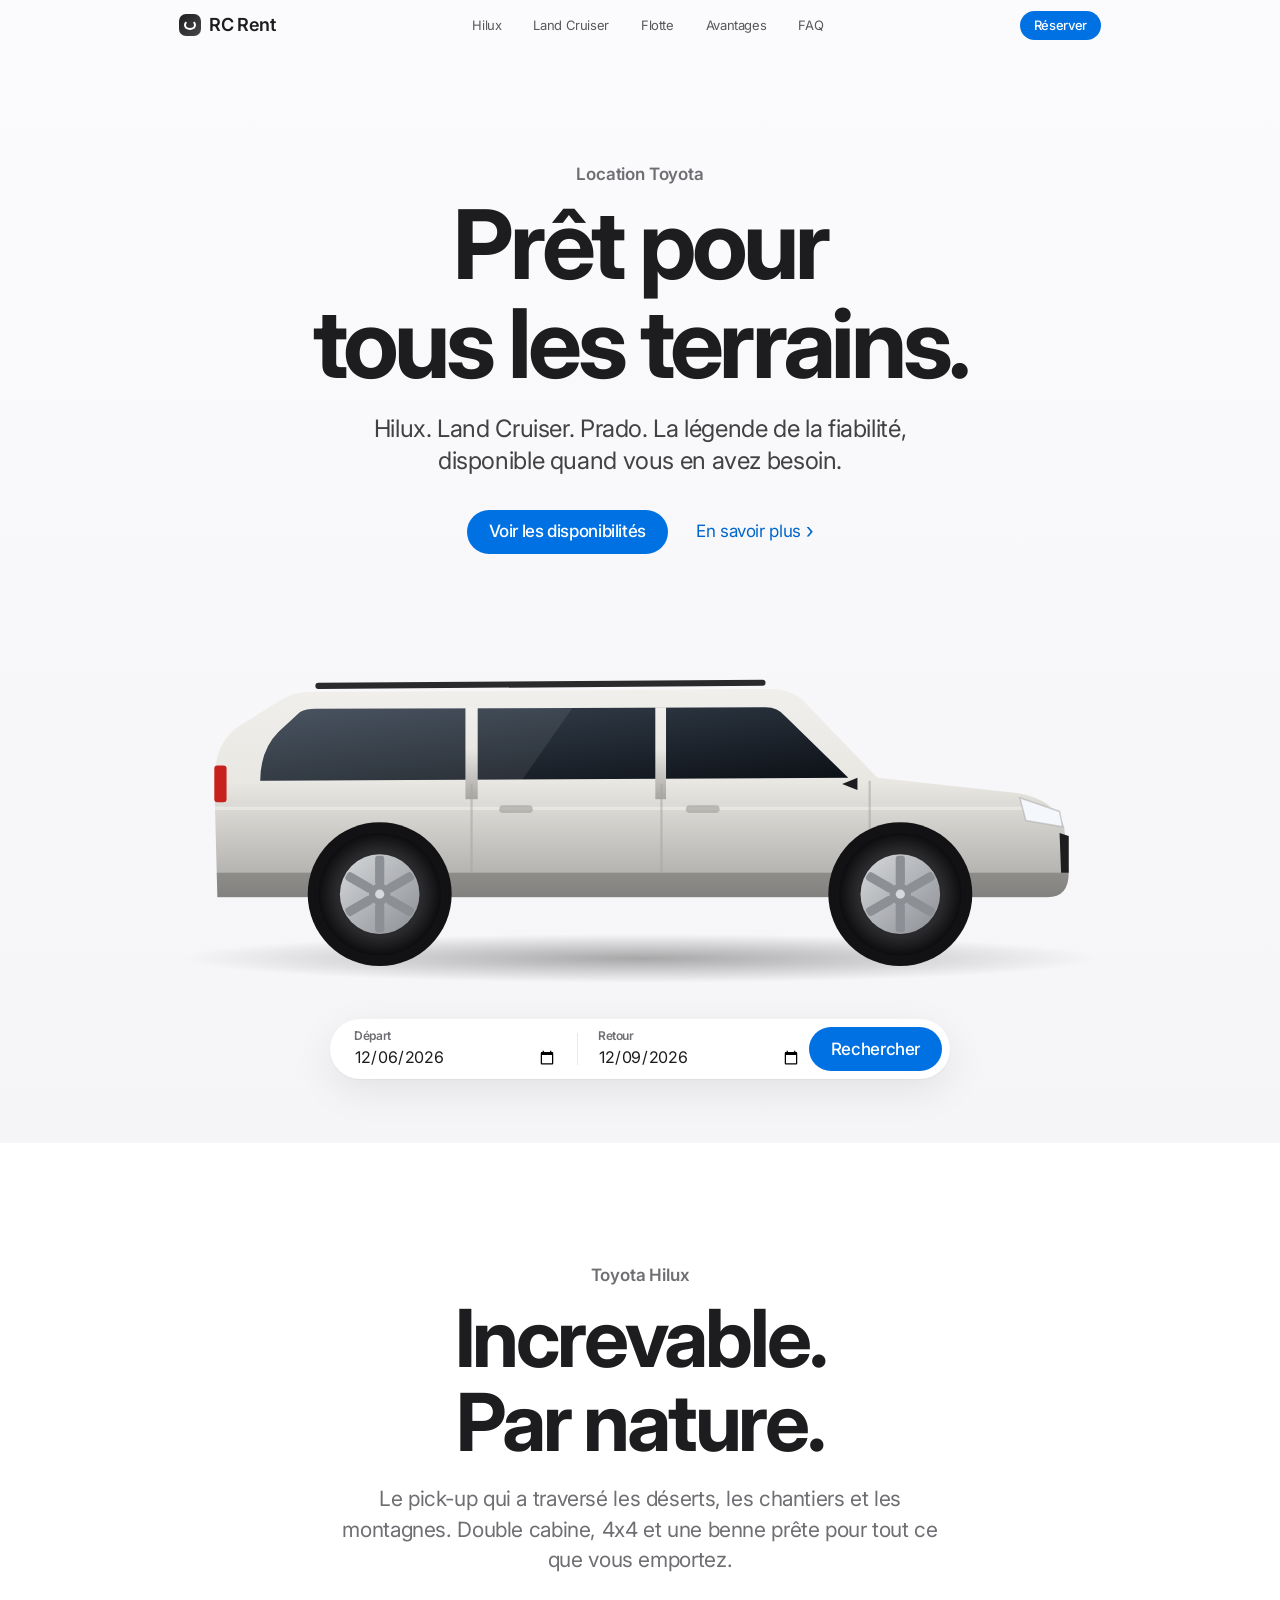
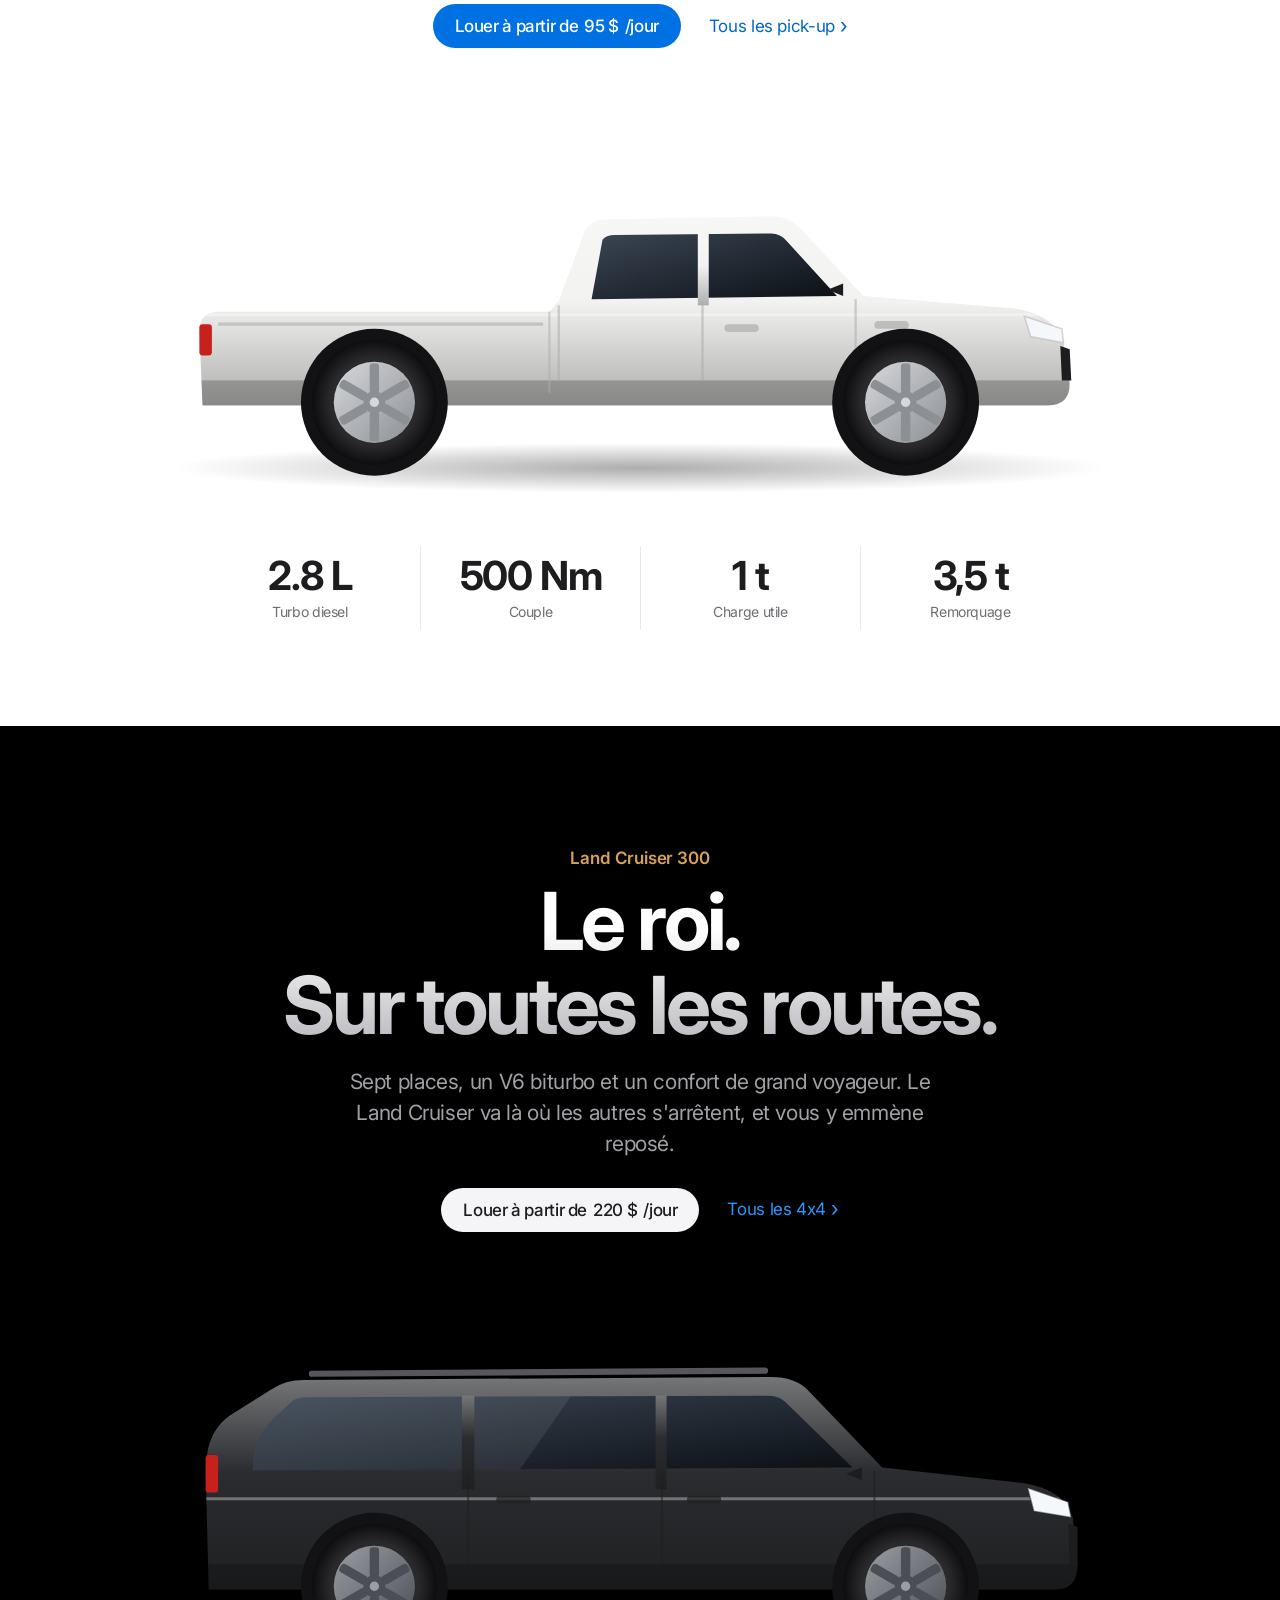
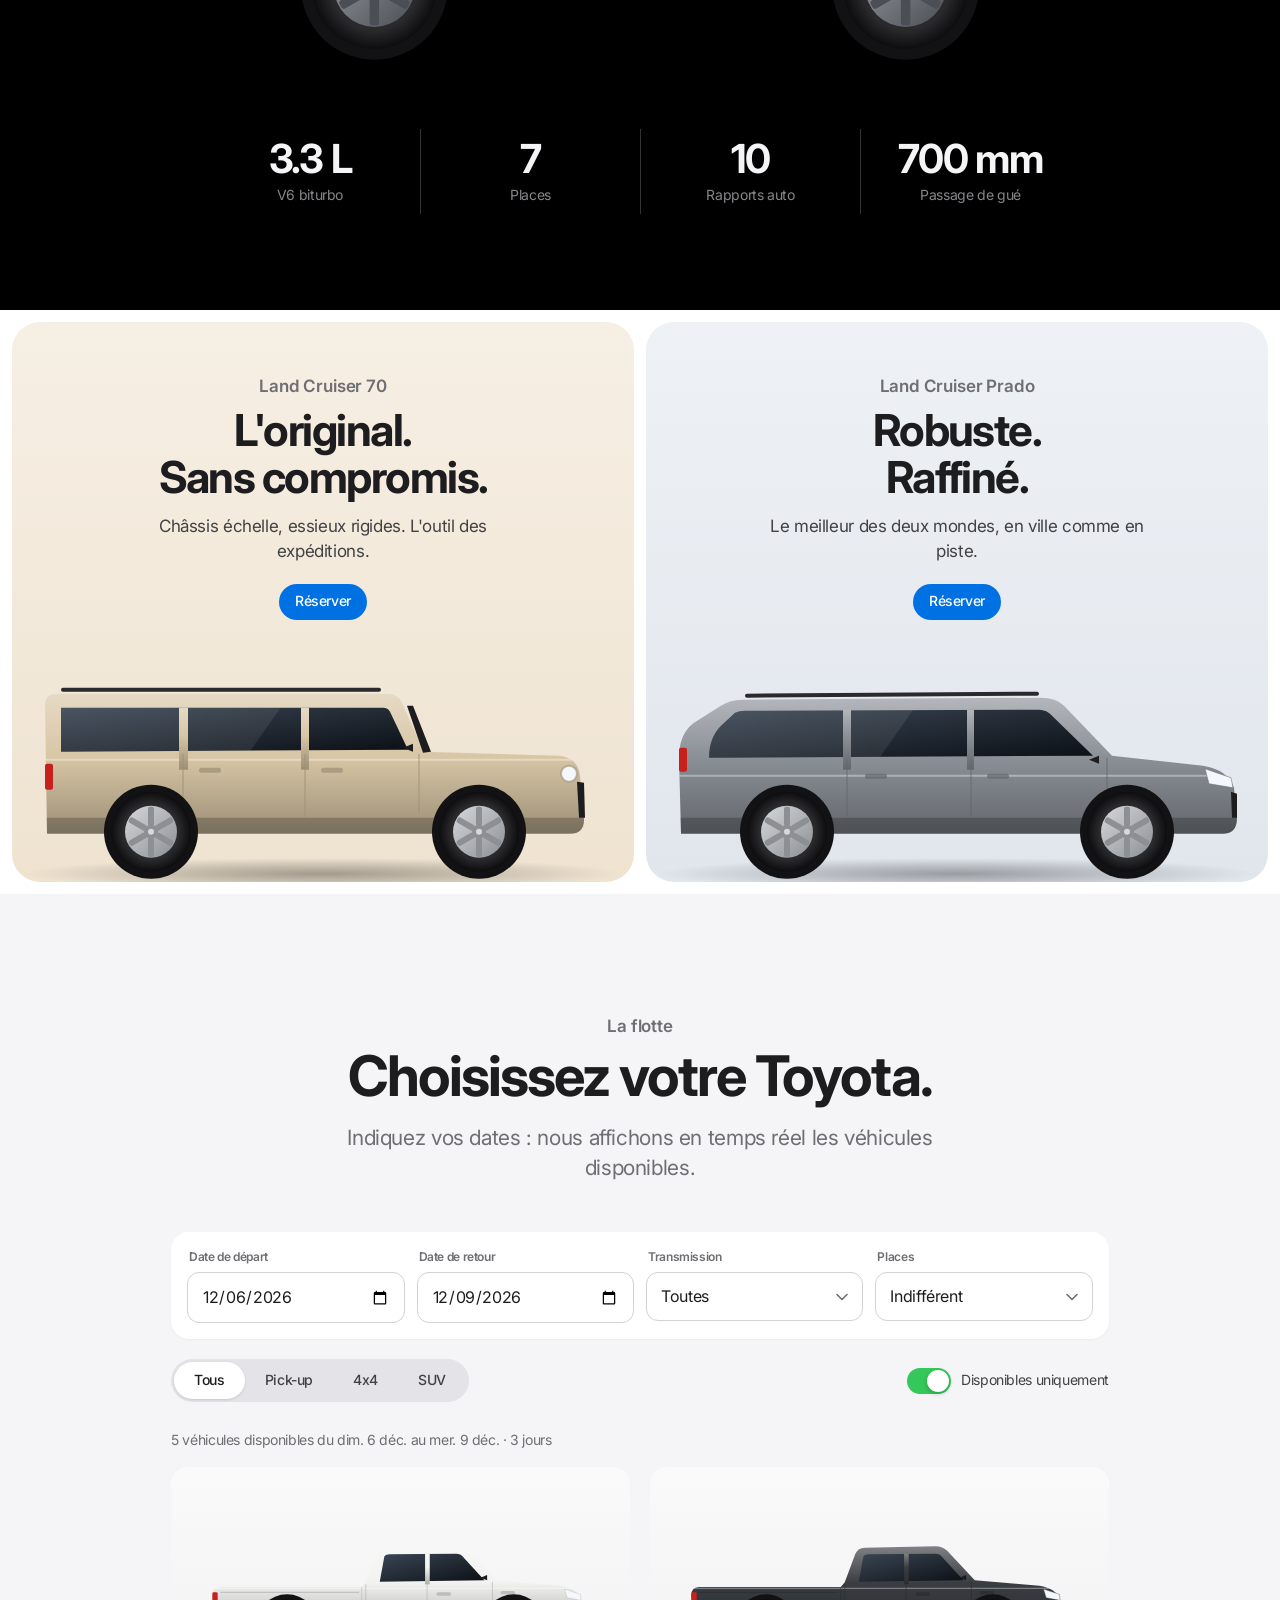
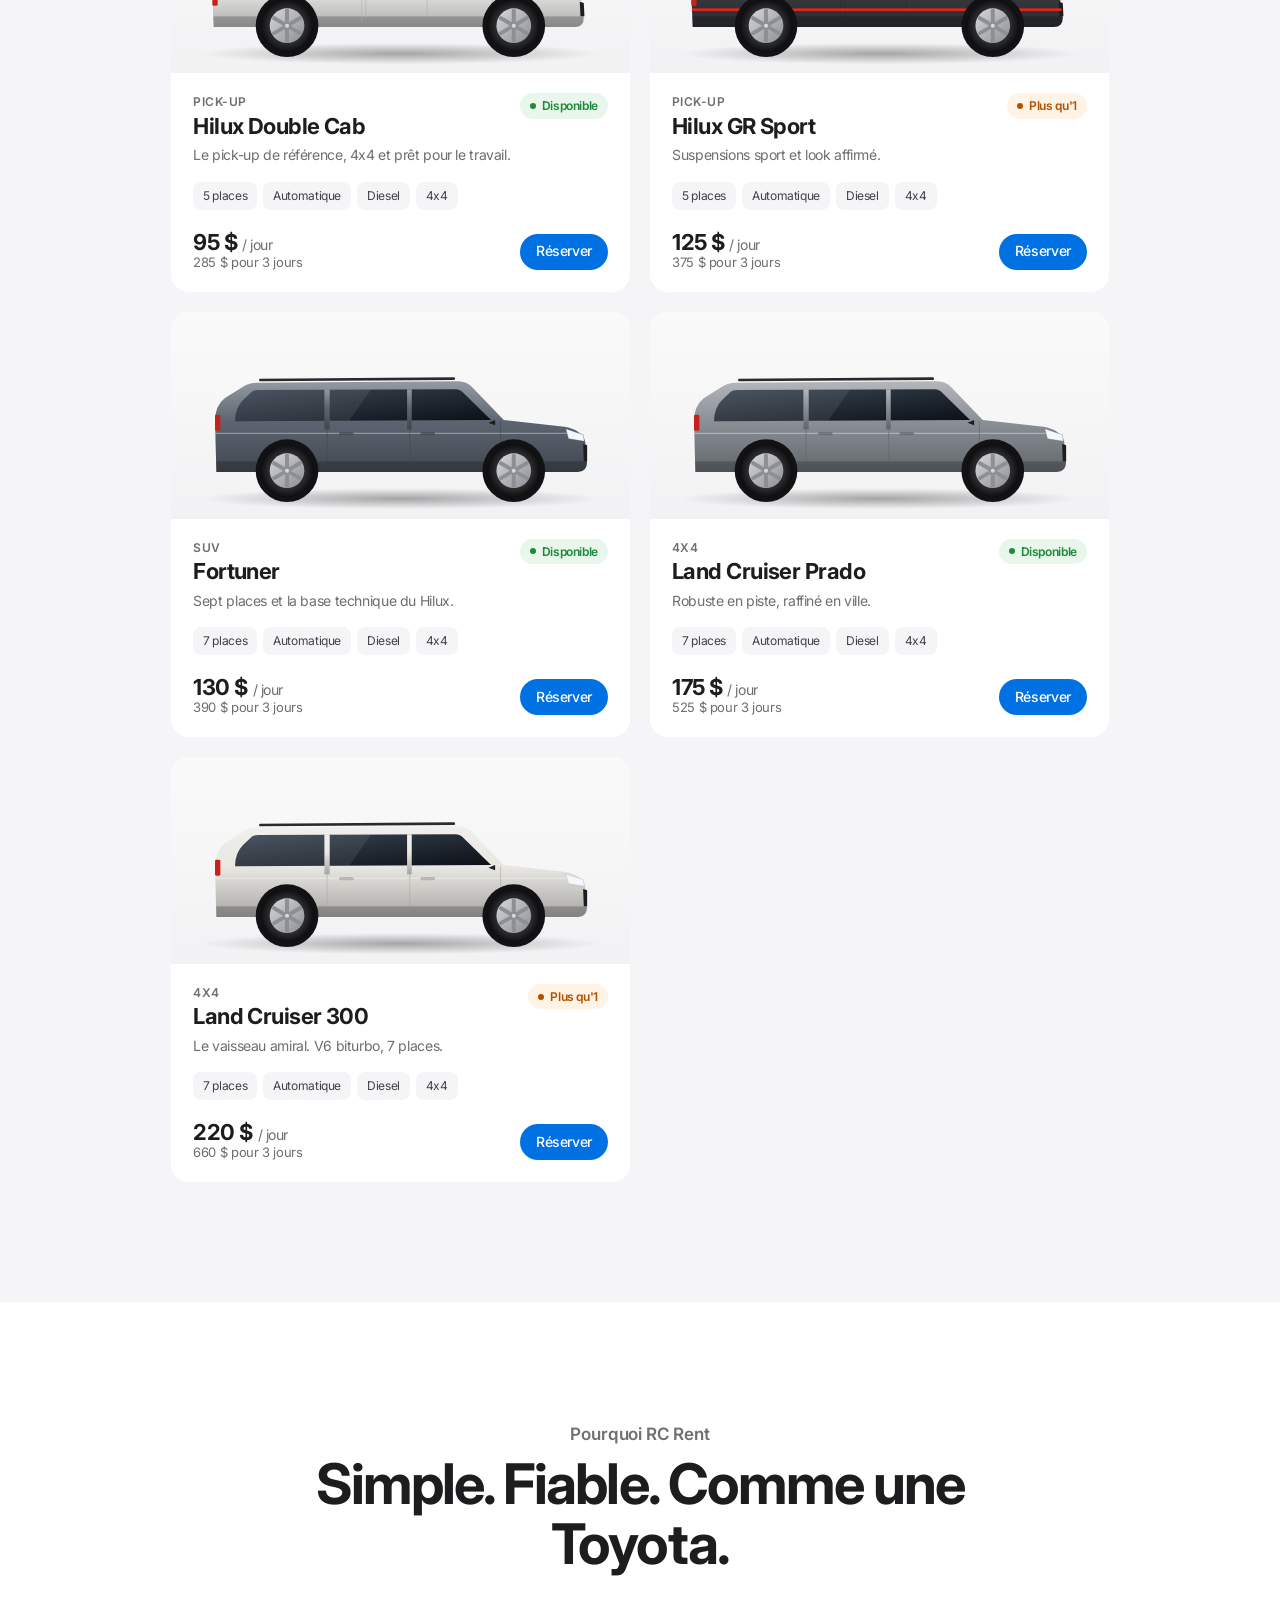
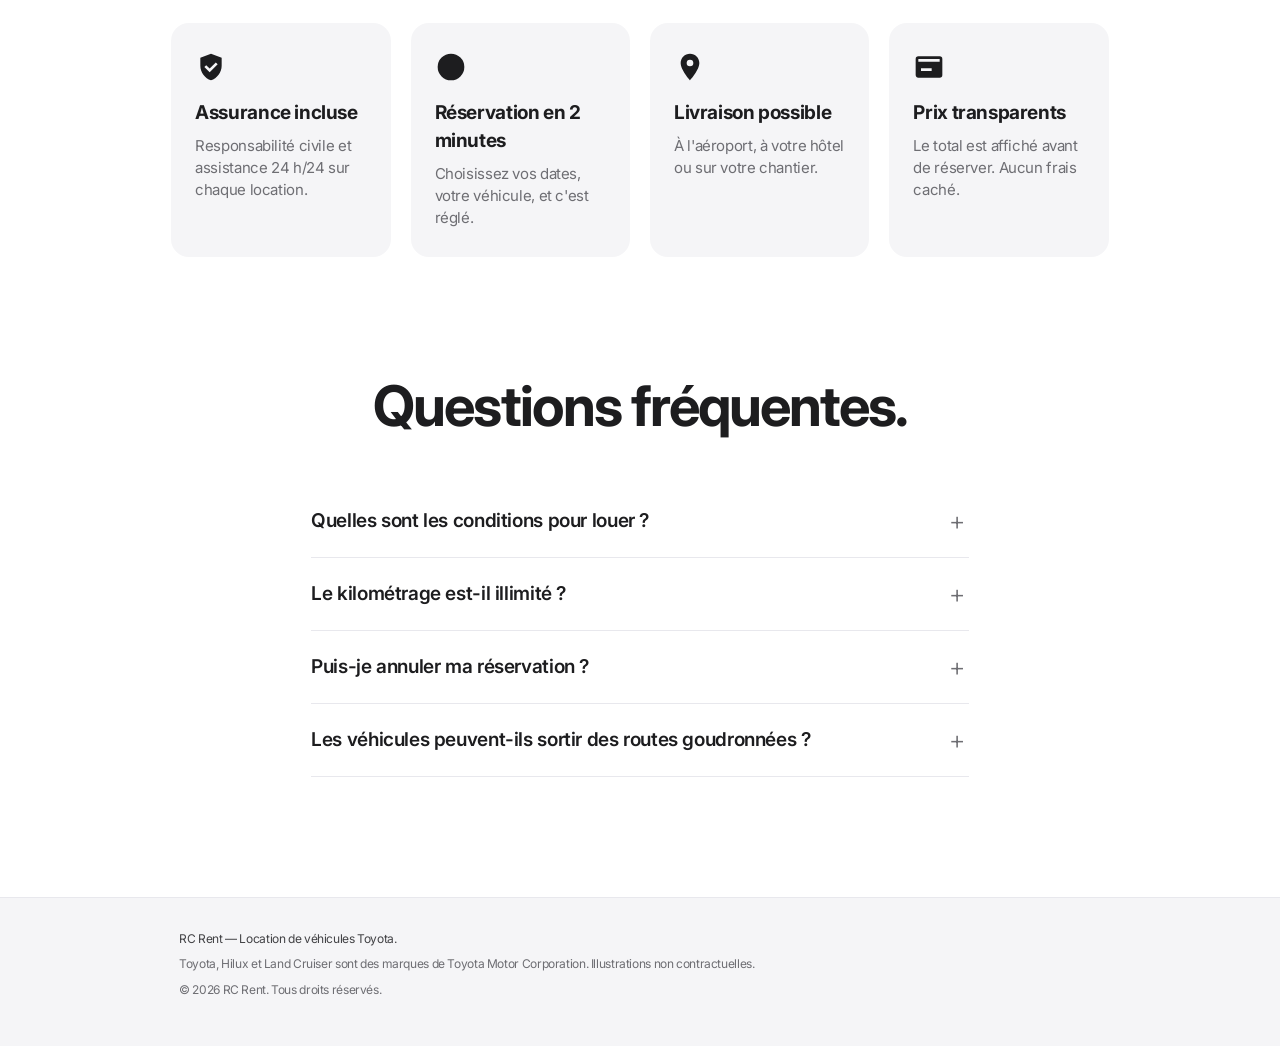
==== index.html @ 10f9f156 "Ajoute le site de location Toyota (Hilux, Land Cruiser) Site statique avec sections vedettes, sélect" ====
<!doctype html>
<html lang="fr">
<head>
  <meta charset="utf-8">
  <meta name="viewport" content="width=device-width, initial-scale=1">
  <title>RC Rent — Location Toyota Hilux &amp; Land Cruiser</title>
  <meta name="description" content="Louez une Toyota Hilux, un Land Cruiser ou un SUV Toyota en quelques clics. Disponibilités en temps réel et réservation en ligne.">
  <link rel="preconnect" href="https://fonts.googleapis.com">
  <link rel="preconnect" href="https://fonts.gstatic.com" crossorigin>
  <link href="https://fonts.googleapis.com/css2?family=Inter:wght@400;500;600;700&display=swap" rel="stylesheet">
  <link rel="stylesheet" href="css/styles.css">
</head>
<body>

  <!-- Navigation -->
  <header class="nav" id="nav">
    <div class="nav__inner">
      <a href="#top" class="nav__logo" aria-label="RC Rent, accueil">
        <span class="nav__mark" aria-hidden="true"></span>RC Rent
      </a>
      <nav class="nav__links" aria-label="Navigation principale">
        <a href="#hilux">Hilux</a>
        <a href="#land-cruiser">Land Cruiser</a>
        <a href="#flotte">Flotte</a>
        <a href="#avantages">Avantages</a>
        <a href="#faq">FAQ</a>
      </nav>
      <a href="#flotte" class="nav__cta">Réserver</a>
    </div>
  </header>

  <main id="top">

    <!-- Hero -->
    <section class="hero">
      <p class="eyebrow reveal">Location Toyota</p>
      <h1 class="hero__title reveal">Prêt pour<br>tous les terrains.</h1>
      <p class="hero__lead reveal">Hilux. Land Cruiser. Prado. La légende de la fiabilité, disponible quand vous en avez besoin.</p>
      <div class="hero__actions reveal">
        <a href="#flotte" class="btn btn--primary">Voir les disponibilités</a>
        <a href="#land-cruiser" class="link-arrow">En savoir plus</a>
      </div>
      <div class="hero__art reveal" data-car-art="lc300" data-size="hero"></div>

      <!-- Quick search -->
      <form class="quick" id="quickSearch" aria-label="Recherche rapide">
        <label class="quick__field">
          <span>Départ</span>
          <input type="date" id="qsStart" required>
        </label>
        <span class="quick__sep" aria-hidden="true"></span>
        <label class="quick__field">
          <span>Retour</span>
          <input type="date" id="qsEnd" required>
        </label>
        <button type="submit" class="btn btn--primary quick__btn">Rechercher</button>
      </form>
    </section>

    <!-- Hilux feature -->
    <section class="feature feature--light" id="hilux">
      <div class="feature__text">
        <p class="eyebrow reveal">Toyota Hilux</p>
        <h2 class="feature__title reveal">Increvable.<br>Par nature.</h2>
        <p class="feature__lead reveal">Le pick-up qui a traversé les déserts, les chantiers et les montagnes. Double cabine, 4x4 et une benne prête pour tout ce que vous emportez.</p>
        <div class="feature__actions reveal">
          <button class="btn btn--primary" data-book="hilux-dc">Louer à partir de <span data-price="hilux-dc"></span>/jour</button>
          <a href="#flotte" class="link-arrow" data-filter-link="pickup">Tous les pick-up</a>
        </div>
      </div>
      <div class="feature__art reveal" data-car-art="hilux-dc" data-size="feature"></div>
      <dl class="specs reveal">
        <div><dt>2.8 L</dt><dd>Turbo diesel</dd></div>
        <div><dt>500 Nm</dt><dd>Couple</dd></div>
        <div><dt>1 t</dt><dd>Charge utile</dd></div>
        <div><dt>3,5 t</dt><dd>Remorquage</dd></div>
      </dl>
    </section>

    <!-- Land Cruiser feature (dark) -->
    <section class="feature feature--dark" id="land-cruiser">
      <div class="feature__text">
        <p class="eyebrow eyebrow--warm reveal">Land Cruiser 300</p>
        <h2 class="feature__title reveal">Le roi.<br>Sur toutes les routes.</h2>
        <p class="feature__lead reveal">Sept places, un V6 biturbo et un confort de grand voyageur. Le Land Cruiser va là où les autres s'arrêtent, et vous y emmène reposé.</p>
        <div class="feature__actions reveal">
          <button class="btn btn--light" data-book="lc300">Louer à partir de <span data-price="lc300"></span>/jour</button>
          <a href="#flotte" class="link-arrow link-arrow--light" data-filter-link="4x4">Tous les 4x4</a>
        </div>
      </div>
      <div class="feature__art reveal" data-car-art="lc300" data-size="feature" data-variant="dark"></div>
      <dl class="specs specs--dark reveal">
        <div><dt>3.3 L</dt><dd>V6 biturbo</dd></div>
        <div><dt>7</dt><dd>Places</dd></div>
        <div><dt>10</dt><dd>Rapports auto</dd></div>
        <div><dt>700 mm</dt><dd>Passage de gué</dd></div>
      </dl>
    </section>

    <!-- Tiles -->
    <section class="tiles">
      <article class="tile tile--sand">
        <p class="eyebrow">Land Cruiser 70</p>
        <h3 class="tile__title">L'original.<br>Sans compromis.</h3>
        <p class="tile__lead">Châssis échelle, essieux rigides. L'outil des expéditions.</p>
        <div class="tile__actions">
          <button class="btn btn--primary btn--small" data-book="lc70">Réserver</button>
        </div>
        <div class="tile__art" data-car-art="lc70" data-size="tile"></div>
      </article>
      <article class="tile tile--mist">
        <p class="eyebrow">Land Cruiser Prado</p>
        <h3 class="tile__title">Robuste.<br>Raffiné.</h3>
        <p class="tile__lead">Le meilleur des deux mondes, en ville comme en piste.</p>
        <div class="tile__actions">
          <button class="btn btn--primary btn--small" data-book="prado">Réserver</button>
        </div>
        <div class="tile__art" data-car-art="prado" data-size="tile"></div>
      </article>
    </section>

    <!-- Fleet selector -->
    <section class="fleet" id="flotte">
      <div class="section-head">
        <p class="eyebrow reveal">La flotte</p>
        <h2 class="section-title reveal">Choisissez votre Toyota.</h2>
        <p class="section-lead reveal">Indiquez vos dates : nous affichons en temps réel les véhicules disponibles.</p>
      </div>

      <div class="selector" role="search" aria-label="Filtrer les véhicules">
        <div class="selector__dates">
          <label class="field">
            <span class="field__label">Date de départ</span>
            <input type="date" id="fStart" class="field__input">
          </label>
          <label class="field">
            <span class="field__label">Date de retour</span>
            <input type="date" id="fEnd" class="field__input">
          </label>
          <label class="field">
            <span class="field__label">Transmission</span>
            <select id="fTrans" class="field__input">
              <option value="all">Toutes</option>
              <option value="Automatique">Automatique</option>
              <option value="Manuelle">Manuelle</option>
            </select>
          </label>
          <label class="field">
            <span class="field__label">Places</span>
            <select id="fSeats" class="field__input">
              <option value="0">Indifférent</option>
              <option value="5">5 et plus</option>
              <option value="7">7 et plus</option>
            </select>
          </label>
        </div>

        <div class="selector__bar">
          <div class="segmented" role="tablist" aria-label="Catégorie" id="fType">
            <button role="tab" aria-selected="true" data-type="all">Tous</button>
            <button role="tab" aria-selected="false" data-type="pickup">Pick-up</button>
            <button role="tab" aria-selected="false" data-type="4x4">4x4</button>
            <button role="tab" aria-selected="false" data-type="suv">SUV</button>
          </div>
          <label class="toggle">
            <input type="checkbox" id="fAvail" checked>
            <span class="toggle__track" aria-hidden="true"></span>
            <span>Disponibles uniquement</span>
          </label>
        </div>
      </div>

      <p class="fleet__summary" id="fleetSummary" aria-live="polite"></p>
      <div class="grid" id="fleetGrid"></div>
      <div class="empty" id="fleetEmpty" hidden>
        <h3>Aucun véhicule ne correspond.</h3>
        <p>Essayez d'autres dates ou élargissez vos critères.</p>
        <button class="btn btn--secondary" id="resetFilters">Réinitialiser les filtres</button>
      </div>
    </section>

    <!-- Benefits -->
    <section class="benefits" id="avantages">
      <div class="section-head">
        <p class="eyebrow reveal">Pourquoi RC Rent</p>
        <h2 class="section-title reveal">Simple. Fiable. Comme une Toyota.</h2>
      </div>
      <div class="benefits__grid">
        <article class="benefit reveal">
          <svg viewBox="0 0 24 24" aria-hidden="true"><path d="M12 2 4 5v6c0 5 3.4 9.4 8 11 4.6-1.6 8-6 8-11V5l-8-3Zm-1 14-4-4 1.4-1.4L11 13.2l4.6-4.6L17 10l-6 6Z"/></svg>
          <h3>Assurance incluse</h3>
          <p>Responsabilité civile et assistance 24 h/24 sur chaque location.</p>
        </article>
        <article class="benefit reveal">
          <svg viewBox="0 0 24 24" aria-hidden="true"><path d="M12 2a10 10 0 1 0 0 20 10 10 0 0 0 0-20Zm1 10.4V6h-2v7.4l5 3 1-1.7-4-2.3Z"/></svg>
          <h3>Réservation en 2 minutes</h3>
          <p>Choisissez vos dates, votre véhicule, et c'est réglé.</p>
        </article>
        <article class="benefit reveal">
          <svg viewBox="0 0 24 24" aria-hidden="true"><path d="M12 2C8.1 2 5 5.1 5 9c0 5.2 7 13 7 13s7-7.8 7-13c0-3.9-3.1-7-7-7Zm0 9.5a2.5 2.5 0 1 1 0-5 2.5 2.5 0 0 1 0 5Z"/></svg>
          <h3>Livraison possible</h3>
          <p>À l'aéroport, à votre hôtel ou sur votre chantier.</p>
        </article>
        <article class="benefit reveal">
          <svg viewBox="0 0 24 24" aria-hidden="true"><path d="M20 4H4a2 2 0 0 0-2 2v12c0 1.1.9 2 2 2h16a2 2 0 0 0 2-2V6a2 2 0 0 0-2-2Zm0 4H4V6h16v2Zm-6 7H6v-2h8v2Z"/></svg>
          <h3>Prix transparents</h3>
          <p>Le total est affiché avant de réserver. Aucun frais caché.</p>
        </article>
      </div>
    </section>

    <!-- FAQ -->
    <section class="faq" id="faq">
      <div class="section-head">
        <h2 class="section-title reveal">Questions fréquentes.</h2>
      </div>
      <div class="faq__list">
        <details>
          <summary>Quelles sont les conditions pour louer ?</summary>
          <p>Avoir au moins 21 ans, un permis de conduire valide depuis 2 ans et une pièce d'identité. Une caution est demandée au moment du départ.</p>
        </details>
        <details>
          <summary>Le kilométrage est-il illimité ?</summary>
          <p>Oui, toutes nos locations incluent le kilométrage illimité.</p>
        </details>
        <details>
          <summary>Puis-je annuler ma réservation ?</summary>
          <p>L'annulation est gratuite jusqu'à 48 heures avant la prise du véhicule.</p>
        </details>
        <details>
          <summary>Les véhicules peuvent-ils sortir des routes goudronnées ?</summary>
          <p>Oui. Nos Hilux et Land Cruiser sont préparés pour la piste. Seule la conduite hors piste extrême (compétition, franchissement de rivière profonde) est exclue.</p>
        </details>
      </div>
    </section>
  </main>

  <footer class="footer">
    <div class="footer__inner">
      <p>RC Rent — Location de véhicules Toyota.</p>
      <p class="footer__muted">Toyota, Hilux et Land Cruiser sont des marques de Toyota Motor Corporation. Illustrations non contractuelles.</p>
      <p class="footer__muted">© <span id="year"></span> RC Rent. Tous droits réservés.</p>
    </div>
  </footer>

  <!-- Booking dialog -->
  <dialog class="sheet" id="bookingDialog" aria-labelledby="bookingTitle">
    <button class="sheet__close" type="button" data-close aria-label="Fermer">
      <svg viewBox="0 0 24 24" aria-hidden="true"><path d="M6.4 5 5 6.4 10.6 12 5 17.6 6.4 19l5.6-5.6 5.6 5.6 1.4-1.4-5.6-5.6L19 6.4 17.6 5 12 10.6 6.4 5Z"/></svg>
    </button>

    <div class="sheet__body" id="bookingView">
      <div class="sheet__head">
        <div class="sheet__art" id="bookingArt"></div>
        <p class="eyebrow" id="bookingEyebrow"></p>
        <h2 id="bookingTitle" class="sheet__title"></h2>
      </div>

      <form id="bookingForm" class="form" novalidate>
        <fieldset>
          <legend>Vos dates</legend>
          <div class="form__row">
            <label class="field">
              <span class="field__label">Départ</span>
              <input type="date" name="start" id="bStart" class="field__input" required>
            </label>
            <label class="field">
              <span class="field__label">Heure</span>
              <select name="startTime" class="field__input" id="bStartTime"></select>
            </label>
          </div>
          <div class="form__row">
            <label class="field">
              <span class="field__label">Retour</span>
              <input type="date" name="end" id="bEnd" class="field__input" required>
            </label>
            <label class="field">
              <span class="field__label">Heure</span>
              <select name="endTime" class="field__input" id="bEndTime"></select>
            </label>
          </div>
          <label class="field">
            <span class="field__label">Lieu de prise en charge</span>
            <select name="location" class="field__input" required>
              <option value="Agence centrale">Agence centrale</option>
              <option value="Aéroport">Aéroport (+ frais de livraison)</option>
              <option value="Livraison à l'adresse">Livraison à votre adresse (+ frais)</option>
            </select>
          </label>
          <p class="form__error" id="dateError" role="alert" hidden></p>
        </fieldset>

        <fieldset>
          <legend>Options</legend>
          <div class="options" id="bookingOptions"></div>
        </fieldset>

        <fieldset>
          <legend>Vos coordonnées</legend>
          <div class="form__row">
            <label class="field">
              <span class="field__label">Prénom</span>
              <input type="text" name="firstName" class="field__input" autocomplete="given-name" required>
            </label>
            <label class="field">
              <span class="field__label">Nom</span>
              <input type="text" name="lastName" class="field__input" autocomplete="family-name" required>
            </label>
          </div>
          <label class="field">
            <span class="field__label">E-mail</span>
            <input type="email" name="email" class="field__input" autocomplete="email" required>
          </label>
          <label class="field">
            <span class="field__label">Téléphone</span>
            <input type="tel" name="phone" class="field__input" autocomplete="tel" pattern="[\d\s\+\-\.\(\)]{8,}" required>
          </label>
          <label class="field">
            <span class="field__label">N° de permis de conduire</span>
            <input type="text" name="license" class="field__input" required>
          </label>
          <label class="field">
            <span class="field__label">Message (facultatif)</span>
            <textarea name="message" class="field__input" rows="3" placeholder="Numéro de vol, adresse de livraison, besoins particuliers…"></textarea>
          </label>
          <label class="check">
            <input type="checkbox" name="terms" required>
            <span>J'ai au moins 21 ans, un permis valide depuis plus de 2 ans, et j'accepte les conditions de location.</span>
          </label>
        </fieldset>

        <div class="summary" id="bookingSummary" aria-live="polite"></div>

        <button type="submit" class="btn btn--primary btn--block" id="bookingSubmit">Confirmer la réservation</button>
        <p class="form__note">Aucun paiement maintenant. Vous réglez au retrait du véhicule.</p>
      </form>
    </div>

    <div class="sheet__body done" id="bookingDone" hidden>
      <div class="done__icon" aria-hidden="true">
        <svg viewBox="0 0 52 52"><circle cx="26" cy="26" r="24"/><path d="m15 27 7 7 15-16"/></svg>
      </div>
      <h2 class="sheet__title">Réservation confirmée.</h2>
      <p class="done__lead" id="doneText"></p>
      <div class="done__ref">Référence <strong id="doneRef"></strong></div>
      <button class="btn btn--primary" type="button" data-close>Terminé</button>
    </div>
  </dialog>

  <script src="js/app.js"></script>
</body>
</html>
---- css/styles.css ----
/* ==========================================================================
   RC Rent — feuille de styles
   ========================================================================== */

:root {
  --bg: #ffffff;
  --bg-alt: #f5f5f7;
  --ink: #1d1d1f;
  --ink-2: #424245;
  --muted: #6e6e73;
  --line: #d2d2d7;
  --line-soft: #e8e8ed;
  --accent: #0071e3;
  --accent-hover: #0077ed;
  --link: #0066cc;
  --warm: #d6a25b;
  --ok: #1d8a3a;
  --danger: #d70015;
  --dark: #000000;
  --dark-2: #161617;

  --radius-s: 12px;
  --radius: 18px;
  --radius-l: 28px;

  --font: -apple-system, BlinkMacSystemFont, "SF Pro Display", "SF Pro Text", "Inter", "Helvetica Neue", Arial, sans-serif;
  --ease: cubic-bezier(.25, .1, .25, 1);
  --nav-h: 52px;
  --gutter: max(22px, 4vw);
}

*, *::before, *::after { box-sizing: border-box; }

html { scroll-behavior: smooth; scroll-padding-top: var(--nav-h); -webkit-text-size-adjust: 100%; }

body {
  margin: 0;
  font-family: var(--font);
  font-size: 17px;
  line-height: 1.47;
  letter-spacing: -0.022em;
  color: var(--ink);
  background: var(--bg);
  -webkit-font-smoothing: antialiased;
  -moz-osx-font-smoothing: grayscale;
  overflow-x: hidden;
}

img, svg { display: block; max-width: 100%; }
button, input, select, textarea { font: inherit; color: inherit; letter-spacing: inherit; }
a { color: var(--link); text-decoration: none; }
a:hover { text-decoration: underline; }
:focus-visible { outline: 2px solid var(--accent); outline-offset: 3px; border-radius: 6px; }

/* ---------- Typography helpers ---------- */
.eyebrow {
  margin: 0 0 8px;
  font-size: 17px;
  font-weight: 600;
  color: var(--muted);
  letter-spacing: -0.01em;
}
.eyebrow--warm { color: var(--warm); }

.section-head { text-align: center; max-width: 820px; margin: 0 auto 48px; padding: 0 var(--gutter); }
.section-title {
  margin: 0;
  font-size: clamp(36px, 5.4vw, 56px);
  line-height: 1.07;
  font-weight: 700;
  letter-spacing: -0.035em;
}
.section-lead { margin: 16px auto 0; font-size: clamp(19px, 2vw, 21px); color: var(--muted); max-width: 620px; }

/* ---------- Buttons ---------- */
.btn {
  display: inline-flex;
  align-items: center;
  justify-content: center;
  gap: 6px;
  min-height: 44px;
  padding: 11px 22px;
  border-radius: 980px;
  border: 0;
  font-size: 17px;
  font-weight: 500;
  line-height: 1.2;
  cursor: pointer;
  text-decoration: none !important;
  transition: background-color .2s var(--ease), transform .2s var(--ease), color .2s var(--ease), opacity .2s;
  white-space: nowrap;
}
.btn:active { transform: scale(.98); }
.btn--primary { background: var(--accent); color: #fff; }
.btn--primary:hover { background: var(--accent-hover); }
.btn--light { background: #f5f5f7; color: var(--ink); }
.btn--light:hover { background: #fff; }
.btn--secondary { background: transparent; color: var(--accent); box-shadow: inset 0 0 0 1px var(--accent); }
.btn--secondary:hover { background: var(--accent); color: #fff; }
.btn--small { min-height: 36px; padding: 8px 16px; font-size: 14px; }
.btn--block { width: 100%; min-height: 52px; font-size: 17px; }
.btn[disabled] { opacity: .4; cursor: not-allowed; transform: none; }

.link-arrow { font-size: 17px; color: var(--link); display: inline-flex; align-items: center; gap: 2px; }
.link-arrow::after { content: "›"; font-size: 1.25em; line-height: 1; transform: translateY(-1px); margin-left: 3px; }
.link-arrow--light { color: #2997ff; }

/* ---------- Navigation ---------- */
.nav {
  position: sticky;
  top: 0;
  z-index: 50;
  height: var(--nav-h);
  background: rgba(251, 251, 253, .8);
  backdrop-filter: saturate(180%) blur(20px);
  -webkit-backdrop-filter: saturate(180%) blur(20px);
  border-bottom: 1px solid transparent;
  transition: border-color .3s var(--ease), background-color .3s;
}
.nav.is-scrolled { border-bottom-color: rgba(0, 0, 0, .08); }
.nav__inner {
  max-width: 1024px;
  height: 100%;
  margin: 0 auto;
  padding: 0 var(--gutter);
  display: flex;
  align-items: center;
  justify-content: space-between;
  gap: 24px;
}
.nav__logo {
  display: inline-flex; align-items: center; gap: 8px;
  font-weight: 600; font-size: 18px; color: var(--ink); letter-spacing: -0.02em;
}
.nav__logo:hover { text-decoration: none; }
.nav__mark {
  width: 22px; height: 22px; border-radius: 7px;
  background: linear-gradient(135deg, #1d1d1f, #48484a);
  position: relative;
}
.nav__mark::after {
  content: ""; position: absolute; inset: 6px 5px; border-radius: 50%;
  border: 2px solid #fff; border-top-color: transparent;
}
.nav__links { display: flex; gap: 32px; }
.nav__links a { font-size: 13px; color: var(--ink-2); opacity: .88; transition: opacity .2s; }
.nav__links a:hover { opacity: 1; text-decoration: none; color: var(--ink); }
.nav__cta {
  font-size: 13px; font-weight: 500; color: #fff; background: var(--accent);
  padding: 5px 14px; border-radius: 980px;
}
.nav__cta:hover { background: var(--accent-hover); text-decoration: none; }

@media (max-width: 760px) {
  .nav__links { display: none; }
}

/* ---------- Hero ---------- */
.hero {
  text-align: center;
  padding: clamp(56px, 9vw, 110px) var(--gutter) 64px;
  background: linear-gradient(180deg, #fbfbfd 0%, #f5f5f7 100%);
  overflow: hidden;
}
.hero__title {
  margin: 0;
  font-size: clamp(48px, 9vw, 96px);
  line-height: 1.03;
  font-weight: 700;
  letter-spacing: -0.045em;
}
.hero__lead {
  margin: 20px auto 0;
  max-width: 600px;
  font-size: clamp(19px, 2.3vw, 24px);
  line-height: 1.35;
  color: var(--ink-2);
}
.hero__actions { margin-top: 32px; display: flex; gap: 28px; justify-content: center; align-items: center; flex-wrap: wrap; }
.hero__art { max-width: 980px; margin: 40px auto 0; }

/* Quick search pill */
.quick {
  display: flex;
  align-items: center;
  gap: 8px;
  max-width: 620px;
  margin: 24px auto 0;
  padding: 8px 8px 8px 24px;
  background: #fff;
  border-radius: 980px;
  box-shadow: 0 1px 2px rgba(0,0,0,.04), 0 12px 40px rgba(0,0,0,.08);
  text-align: left;
}
.quick__field { flex: 1; display: flex; flex-direction: column; min-width: 0; }
.quick__field span { font-size: 12px; font-weight: 600; color: var(--muted); }
.quick__field input { border: 0; padding: 0; background: transparent; font-size: 16px; outline: none; width: 100%; min-height: 24px; }
.quick__sep { width: 1px; align-self: stretch; margin: 6px 12px; background: var(--line-soft); }
.quick__btn { flex: none; }

@media (max-width: 560px) {
  .quick { flex-wrap: wrap; border-radius: var(--radius); padding: 16px; }
  .quick__sep { display: none; }
  .quick__field { flex: 1 1 40%; }
  .quick__btn { width: 100%; margin-top: 8px; }
}

/* ---------- Feature sections ---------- */
.feature {
  text-align: center;
  padding: clamp(72px, 10vw, 120px) var(--gutter) clamp(56px, 8vw, 96px);
  overflow: hidden;
}
.feature--light { background: var(--bg); }
.feature--dark { background: var(--dark); color: #f5f5f7; }
.feature--dark .feature__lead { color: #a1a1a6; }
.feature__text { max-width: 760px; margin: 0 auto; }
.feature__title {
  margin: 0;
  font-size: clamp(44px, 7vw, 80px);
  line-height: 1.05;
  font-weight: 700;
  letter-spacing: -0.04em;
}
.feature--dark .feature__title {
  background: linear-gradient(180deg, #ffffff 30%, #b9b9be 100%);
  -webkit-background-clip: text; background-clip: text; color: transparent;
}
.feature__lead { margin: 20px auto 0; max-width: 620px; font-size: clamp(19px, 2.1vw, 21px); color: var(--muted); }
.feature__actions { margin-top: 28px; display: flex; gap: 28px; justify-content: center; align-items: center; flex-wrap: wrap; }
.feature__art { max-width: 1000px; margin: 48px auto 0; }

.specs {
  display: grid;
  grid-template-columns: repeat(4, 1fr);
  max-width: 880px;
  margin: 40px auto 0;
  padding: 0;
}
.specs div { padding: 8px 16px; border-left: 1px solid var(--line-soft); }
.specs div:first-child { border-left: 0; }
.specs dt { font-size: clamp(28px, 3.6vw, 40px); font-weight: 700; letter-spacing: -0.03em; line-height: 1.1; }
.specs dd { margin: 4px 0 0; font-size: 14px; color: var(--muted); }
.specs--dark div { border-color: #333336; }
.specs--dark dd { color: #86868b; }

@media (max-width: 640px) {
  .specs { grid-template-columns: repeat(2, 1fr); row-gap: 24px; }
  .specs div:nth-child(3) { border-left: 0; }
}

/* ---------- Tiles ---------- */
.tiles {
  display: grid;
  grid-template-columns: 1fr 1fr;
  gap: 12px;
  padding: 12px;
  background: var(--bg);
}
.tile {
  position: relative;
  min-height: 560px;
  padding: 52px 24px 0;
  border-radius: var(--radius-l);
  text-align: center;
  overflow: hidden;
  display: flex;
  flex-direction: column;
  align-items: center;
}
.tile--sand { background: linear-gradient(180deg, #f6efe4 0%, #efe3d0 100%); }
.tile--mist { background: linear-gradient(180deg, #eef1f5 0%, #e1e6ed 100%); }
.tile__title { margin: 0; font-size: clamp(32px, 4vw, 44px); line-height: 1.08; font-weight: 700; letter-spacing: -0.035em; }
.tile__lead { margin: 12px 0 0; color: var(--ink-2); max-width: 380px; }
.tile__actions { margin-top: 20px; }
.tile__art { margin-top: auto; width: 115%; max-width: 640px; transform: translateY(6%); }

@media (max-width: 820px) {
  .tiles { grid-template-columns: 1fr; }
  .tile { min-height: 500px; }
}

/* ---------- Fleet / selector ---------- */
.fleet { padding: clamp(80px, 10vw, 120px) 0; background: var(--bg-alt); }

.selector {
  max-width: 1040px;
  margin: 0 auto;
  padding: 0 var(--gutter);
}
.selector__dates {
  display: grid;
  grid-template-columns: repeat(4, 1fr);
  gap: 12px;
  padding: 16px;
  background: #fff;
  border-radius: var(--radius);
  box-shadow: 0 1px 2px rgba(0,0,0,.04);
}
.selector__bar {
  margin-top: 20px;
  display: flex;
  justify-content: space-between;
  align-items: center;
  gap: 16px;
  flex-wrap: wrap;
}
@media (max-width: 820px) { .selector__dates { grid-template-columns: 1fr 1fr; } }

/* Fields */
.field { display: flex; flex-direction: column; gap: 6px; min-width: 0; }
.field__label { font-size: 12px; font-weight: 600; color: var(--muted); padding-left: 2px; }
.field__input {
  width: 100%;
  min-height: 48px;
  padding: 12px 14px;
  border: 1px solid var(--line);
  border-radius: var(--radius-s);
  background: #fff;
  font-size: 16px;
  transition: border-color .2s, box-shadow .2s;
  appearance: none;
  -webkit-appearance: none;
}
select.field__input {
  padding-right: 36px;
  background-image: url("data:image/svg+xml,%3Csvg xmlns='http://www.w3.org/2000/svg' viewBox='0 0 12 8'%3E%3Cpath d='M1 1.5 6 6.5l5-5' fill='none' stroke='%236e6e73' stroke-width='1.6' stroke-linecap='round' stroke-linejoin='round'/%3E%3C/svg%3E");
  background-repeat: no-repeat;
  background-position: right 14px center;
  background-size: 12px 8px;
}
textarea.field__input { resize: vertical; min-height: 88px; }
.field__input:hover { border-color: #aeaeb2; }
.field__input:focus { outline: none; border-color: var(--accent); box-shadow: 0 0 0 4px rgba(0, 113, 227, .15); }
.field__input.is-invalid { border-color: var(--danger); box-shadow: 0 0 0 4px rgba(215, 0, 21, .1); }

/* Segmented control */
.segmented {
  display: inline-flex;
  padding: 3px;
  background: #e3e3e8;
  border-radius: 980px;
  overflow-x: auto;
  max-width: 100%;
}
.segmented button {
  border: 0;
  background: transparent;
  padding: 8px 20px;
  border-radius: 980px;
  font-size: 14px;
  font-weight: 500;
  color: var(--ink-2);
  cursor: pointer;
  white-space: nowrap;
  transition: background-color .25s var(--ease), color .25s, box-shadow .25s;
}
.segmented button[aria-selected="true"] { background: #fff; color: var(--ink); box-shadow: 0 1px 3px rgba(0,0,0,.12); }

/* Toggle */
.toggle { display: inline-flex; align-items: center; gap: 10px; font-size: 14px; color: var(--ink-2); cursor: pointer; user-select: none; }
.toggle input { position: absolute; opacity: 0; width: 1px; height: 1px; }
.toggle__track { width: 44px; height: 26px; border-radius: 13px; background: #d1d1d6; position: relative; transition: background-color .25s var(--ease); flex: none; }
.toggle__track::after { content: ""; position: absolute; top: 2px; left: 2px; width: 22px; height: 22px; border-radius: 50%; background: #fff; box-shadow: 0 2px 4px rgba(0,0,0,.2); transition: transform .25s var(--ease); }
.toggle input:checked + .toggle__track { background: #34c759; }
.toggle input:checked + .toggle__track::after { transform: translateX(18px); }
.toggle input:focus-visible + .toggle__track { outline: 2px solid var(--accent); outline-offset: 2px; }

.fleet__summary { max-width: 1040px; margin: 28px auto 16px; padding: 0 var(--gutter); font-size: 14px; color: var(--muted); }

/* Cards grid */
.grid {
  max-width: 1040px;
  margin: 0 auto;
  padding: 0 var(--gutter);
  display: grid;
  grid-template-columns: repeat(auto-fill, minmax(300px, 1fr));
  gap: 20px;
}
.card {
  display: flex;
  flex-direction: column;
  background: #fff;
  border-radius: var(--radius);
  overflow: hidden;
  transition: transform .35s var(--ease), box-shadow .35s var(--ease), opacity .3s;
  animation: cardIn .5s var(--ease) both;
}
.card:hover { transform: translateY(-4px); box-shadow: 0 18px 50px rgba(0,0,0,.08); }
.card.is-unavailable { opacity: .62; }
.card.is-unavailable:hover { transform: none; box-shadow: none; }
@keyframes cardIn { from { opacity: 0; transform: translateY(12px); } to { opacity: 1; transform: none; } }

.card__art { padding: 28px 16px 4px; background: linear-gradient(180deg, #fafafa, #f2f2f4); }
.card__body { padding: 20px 22px 22px; display: flex; flex-direction: column; flex: 1; }
.card__top { display: flex; justify-content: space-between; align-items: flex-start; gap: 12px; }
.card__cat { margin: 0; font-size: 12px; font-weight: 600; color: var(--muted); text-transform: uppercase; letter-spacing: .04em; }
.card__name { margin: 2px 0 0; font-size: 22px; font-weight: 700; letter-spacing: -0.025em; line-height: 1.2; }
.card__tag { margin: 6px 0 0; font-size: 14px; color: var(--muted); }

.badge { flex: none; display: inline-flex; align-items: center; gap: 6px; font-size: 12px; font-weight: 600; padding: 4px 10px; border-radius: 980px; white-space: nowrap; }
.badge::before { content: ""; width: 6px; height: 6px; border-radius: 50%; background: currentColor; }
.badge--ok { color: var(--ok); background: #e8f6ec; }
.badge--low { color: #b25000; background: #fff3e5; }
.badge--no { color: var(--danger); background: #fdecee; }

.chips { list-style: none; display: flex; flex-wrap: wrap; gap: 6px; margin: 16px 0 0; padding: 0; }
.chips li { font-size: 12px; color: var(--ink-2); background: var(--bg-alt); padding: 5px 10px; border-radius: 8px; }

.card__foot { margin-top: auto; padding-top: 20px; display: flex; justify-content: space-between; align-items: flex-end; gap: 12px; }
.price { line-height: 1.15; }
.price__day { font-size: 22px; font-weight: 700; letter-spacing: -0.02em; }
.price__day small { font-size: 14px; font-weight: 400; color: var(--muted); }
.price__total { font-size: 13px; color: var(--muted); }

.empty { text-align: center; padding: 64px var(--gutter); }
.empty h3 { margin: 0; font-size: 24px; letter-spacing: -0.02em; }
.empty p { color: var(--muted); margin: 8px 0 24px; }

/* ---------- Benefits ---------- */
.benefits { padding: clamp(80px, 10vw, 120px) 0; }
.benefits__grid {
  max-width: 1040px;
  margin: 0 auto;
  padding: 0 var(--gutter);
  display: grid;
  grid-template-columns: repeat(4, 1fr);
  gap: 20px;
}
.benefit { padding: 28px 24px; border-radius: var(--radius); background: var(--bg-alt); }
.benefit svg { width: 32px; height: 32px; fill: var(--ink); margin-bottom: 16px; }
.benefit h3 { margin: 0; font-size: 19px; letter-spacing: -0.02em; }
.benefit p { margin: 8px 0 0; color: var(--muted); font-size: 15px; }
@media (max-width: 900px) { .benefits__grid { grid-template-columns: 1fr 1fr; } }
@media (max-width: 520px) { .benefits__grid { grid-template-columns: 1fr; } }

/* ---------- FAQ ---------- */
.faq { padding: 0 0 clamp(80px, 10vw, 120px); }
.faq__list { max-width: 760px; margin: 0 auto; padding: 0 var(--gutter); }
.faq details { border-bottom: 1px solid var(--line-soft); }
.faq summary {
  list-style: none;
  cursor: pointer;
  padding: 22px 36px 22px 0;
  font-size: 19px;
  font-weight: 600;
  letter-spacing: -0.02em;
  position: relative;
}
.faq summary::-webkit-details-marker { display: none; }
.faq summary::after {
  content: "+"; position: absolute; right: 4px; top: 50%; transform: translateY(-50%);
  font-size: 26px; font-weight: 300; color: var(--muted); transition: transform .3s var(--ease);
}
.faq details[open] summary::after { transform: translateY(-50%) rotate(45deg); }
.faq details p { margin: -6px 0 22px; color: var(--ink-2); }

/* ---------- Footer ---------- */
.footer { background: var(--bg-alt); border-top: 1px solid var(--line-soft); }
.footer__inner { max-width: 1024px; margin: 0 auto; padding: 32px var(--gutter) 40px; font-size: 12px; color: var(--ink-2); }
.footer__inner p { margin: 0 0 8px; }
.footer__muted { color: var(--muted); }

/* ---------- Booking sheet ---------- */
.sheet {
  width: min(640px, calc(100vw - 24px));
  max-height: calc(100dvh - 48px);
  padding: 0;
  border: 0;
  border-radius: var(--radius-l);
  background: #fff;
  color: var(--ink);
  box-shadow: 0 40px 120px rgba(0,0,0,.3);
  overflow: auto;
  overscroll-behavior: contain;
}
.sheet::backdrop { background: rgba(0, 0, 0, .45); backdrop-filter: blur(8px); -webkit-backdrop-filter: blur(8px); }
.sheet[open] { animation: sheetIn .45s var(--ease); }
.sheet[open]::backdrop { animation: fadeIn .3s var(--ease); }
@keyframes sheetIn { from { opacity: 0; transform: translateY(24px) scale(.98); } to { opacity: 1; transform: none; } }
@keyframes fadeIn { from { opacity: 0; } to { opacity: 1; } }

.sheet__close {
  position: sticky; top: 16px; float: right; margin: 16px 16px 0 0; z-index: 2;
  width: 36px; height: 36px; border-radius: 50%; border: 0; cursor: pointer;
  background: rgba(232, 232, 237, .9); display: grid; place-items: center;
  backdrop-filter: blur(10px); -webkit-backdrop-filter: blur(10px);
}
.sheet__close svg { width: 18px; height: 18px; fill: var(--ink-2); }
.sheet__close:hover { background: #dcdce1; }

.sheet__body { padding: 40px clamp(20px, 5vw, 48px) 40px; }
.sheet__head { text-align: center; margin-bottom: 12px; }
.sheet__art { max-width: 380px; margin: 0 auto 16px; }
.sheet__title { margin: 0; font-size: clamp(28px, 4vw, 36px); font-weight: 700; letter-spacing: -0.03em; line-height: 1.1; }

.form fieldset { border: 0; margin: 0; padding: 28px 0 0; display: flex; flex-direction: column; gap: 12px; }
.form legend { font-size: 21px; font-weight: 700; letter-spacing: -0.02em; padding: 0; margin-bottom: 2px; float: left; width: 100%; }
.form legend + * { clear: both; }
.form__row { display: grid; grid-template-columns: 1.4fr 1fr; gap: 12px; }
.form fieldset:last-of-type .form__row { grid-template-columns: 1fr 1fr; }
.form__error { margin: 0; font-size: 14px; color: var(--danger); }
.form__note { margin: 12px 0 0; font-size: 13px; color: var(--muted); text-align: center; }
@media (max-width: 460px) { .form__row, .form fieldset:last-of-type .form__row { grid-template-columns: 1fr; } }

.options { display: grid; gap: 10px; }
.option {
  display: flex; align-items: center; gap: 14px;
  padding: 14px 16px; border: 1px solid var(--line); border-radius: var(--radius-s);
  cursor: pointer; transition: border-color .2s, background-color .2s;
}
.option:hover { border-color: #aeaeb2; }
.option:has(input:checked) { border-color: var(--accent); background: #f2f8ff; }
.option input { width: 20px; height: 20px; accent-color: var(--accent); flex: none; margin: 0; }
.option__text { flex: 1; min-width: 0; }
.option__name { display: block; font-weight: 600; font-size: 15px; }
.option__desc { display: block; font-size: 13px; color: var(--muted); }
.option__price { font-size: 14px; color: var(--ink-2); white-space: nowrap; }

.check { display: flex; gap: 12px; align-items: flex-start; font-size: 14px; color: var(--ink-2); cursor: pointer; margin-top: 4px; }
.check input { width: 20px; height: 20px; accent-color: var(--accent); margin: 1px 0 0; flex: none; }
.check.is-invalid span { color: var(--danger); }

.summary { margin: 28px 0 20px; padding: 20px; background: var(--bg-alt); border-radius: var(--radius); font-size: 15px; }
.summary__row { display: flex; justify-content: space-between; gap: 16px; padding: 4px 0; color: var(--ink-2); }
.summary__row--total { margin-top: 10px; padding-top: 14px; border-top: 1px solid var(--line); font-size: 19px; font-weight: 700; color: var(--ink); }
.summary__warn { margin: 0; color: var(--danger); font-weight: 500; }

/* Confirmation */
.done { text-align: center; padding-top: 72px; padding-bottom: 56px; }
.done__icon { width: 72px; height: 72px; margin: 0 auto 24px; }
.done__icon circle { fill: none; stroke: #34c759; stroke-width: 2.5; stroke-dasharray: 151; stroke-dashoffset: 151; animation: draw .6s var(--ease) forwards; }
.done__icon path { fill: none; stroke: #34c759; stroke-width: 3; stroke-linecap: round; stroke-linejoin: round; stroke-dasharray: 40; stroke-dashoffset: 40; animation: draw .4s .45s var(--ease) forwards; }
@keyframes draw { to { stroke-dashoffset: 0; } }
.done__lead { color: var(--ink-2); max-width: 440px; margin: 14px auto 20px; }
.done__ref { display: table; margin-left: auto; margin-right: auto; margin-bottom: 32px; padding: 10px 18px; border-radius: 980px; background: var(--bg-alt); font-size: 14px; color: var(--muted); }
.done__ref strong { color: var(--ink); letter-spacing: .04em; margin-left: 6px; }

/* ---------- Car illustration ---------- */
.car { width: 100%; height: auto; overflow: visible; }

/* ---------- Reveal on scroll ---------- */
.reveal { opacity: 0; transform: translateY(24px); transition: opacity .9s var(--ease), transform .9s var(--ease); }
.reveal.is-visible { opacity: 1; transform: none; }

@media (prefers-reduced-motion: reduce) {
  html { scroll-behavior: auto; }
  .reveal { opacity: 1; transform: none; transition: none; }
  .card, .sheet[open], .sheet[open]::backdrop { animation: none; }
  .done__icon circle, .done__icon path { animation: none; stroke-dashoffset: 0; }
}
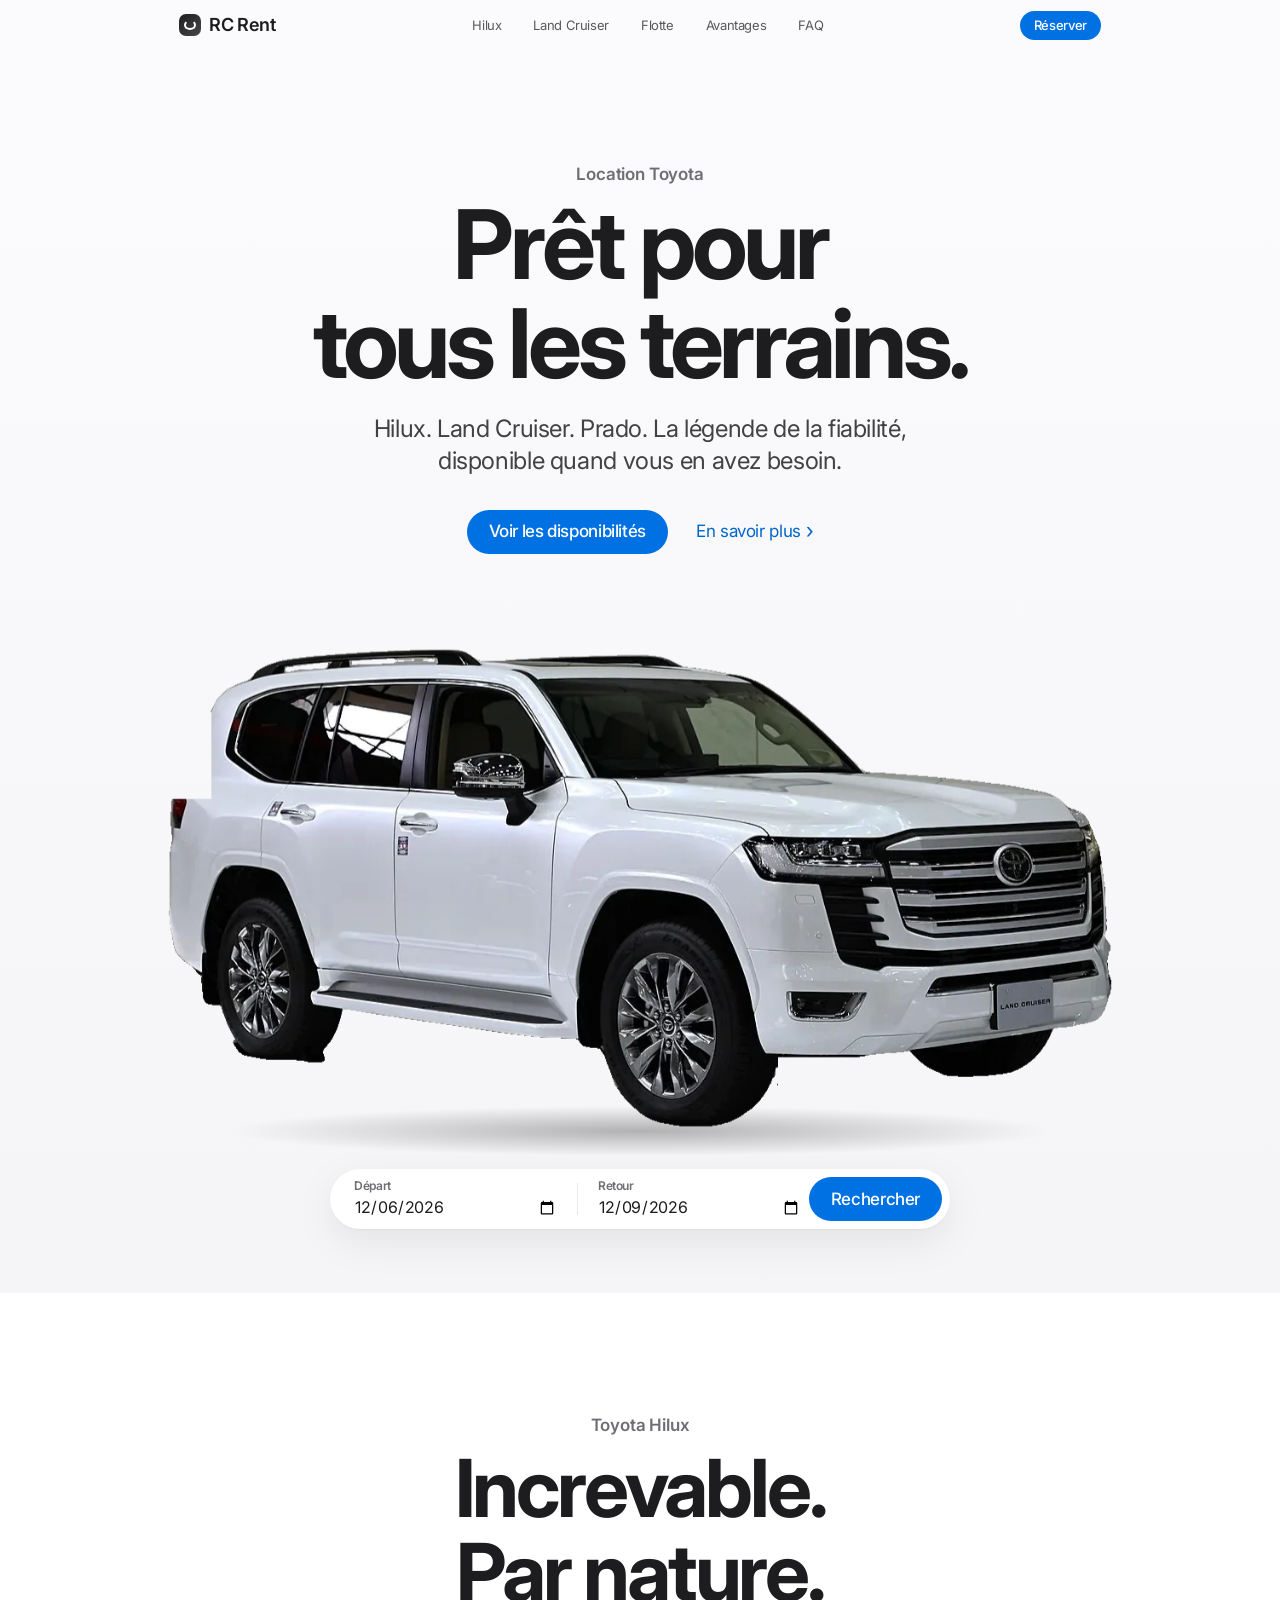
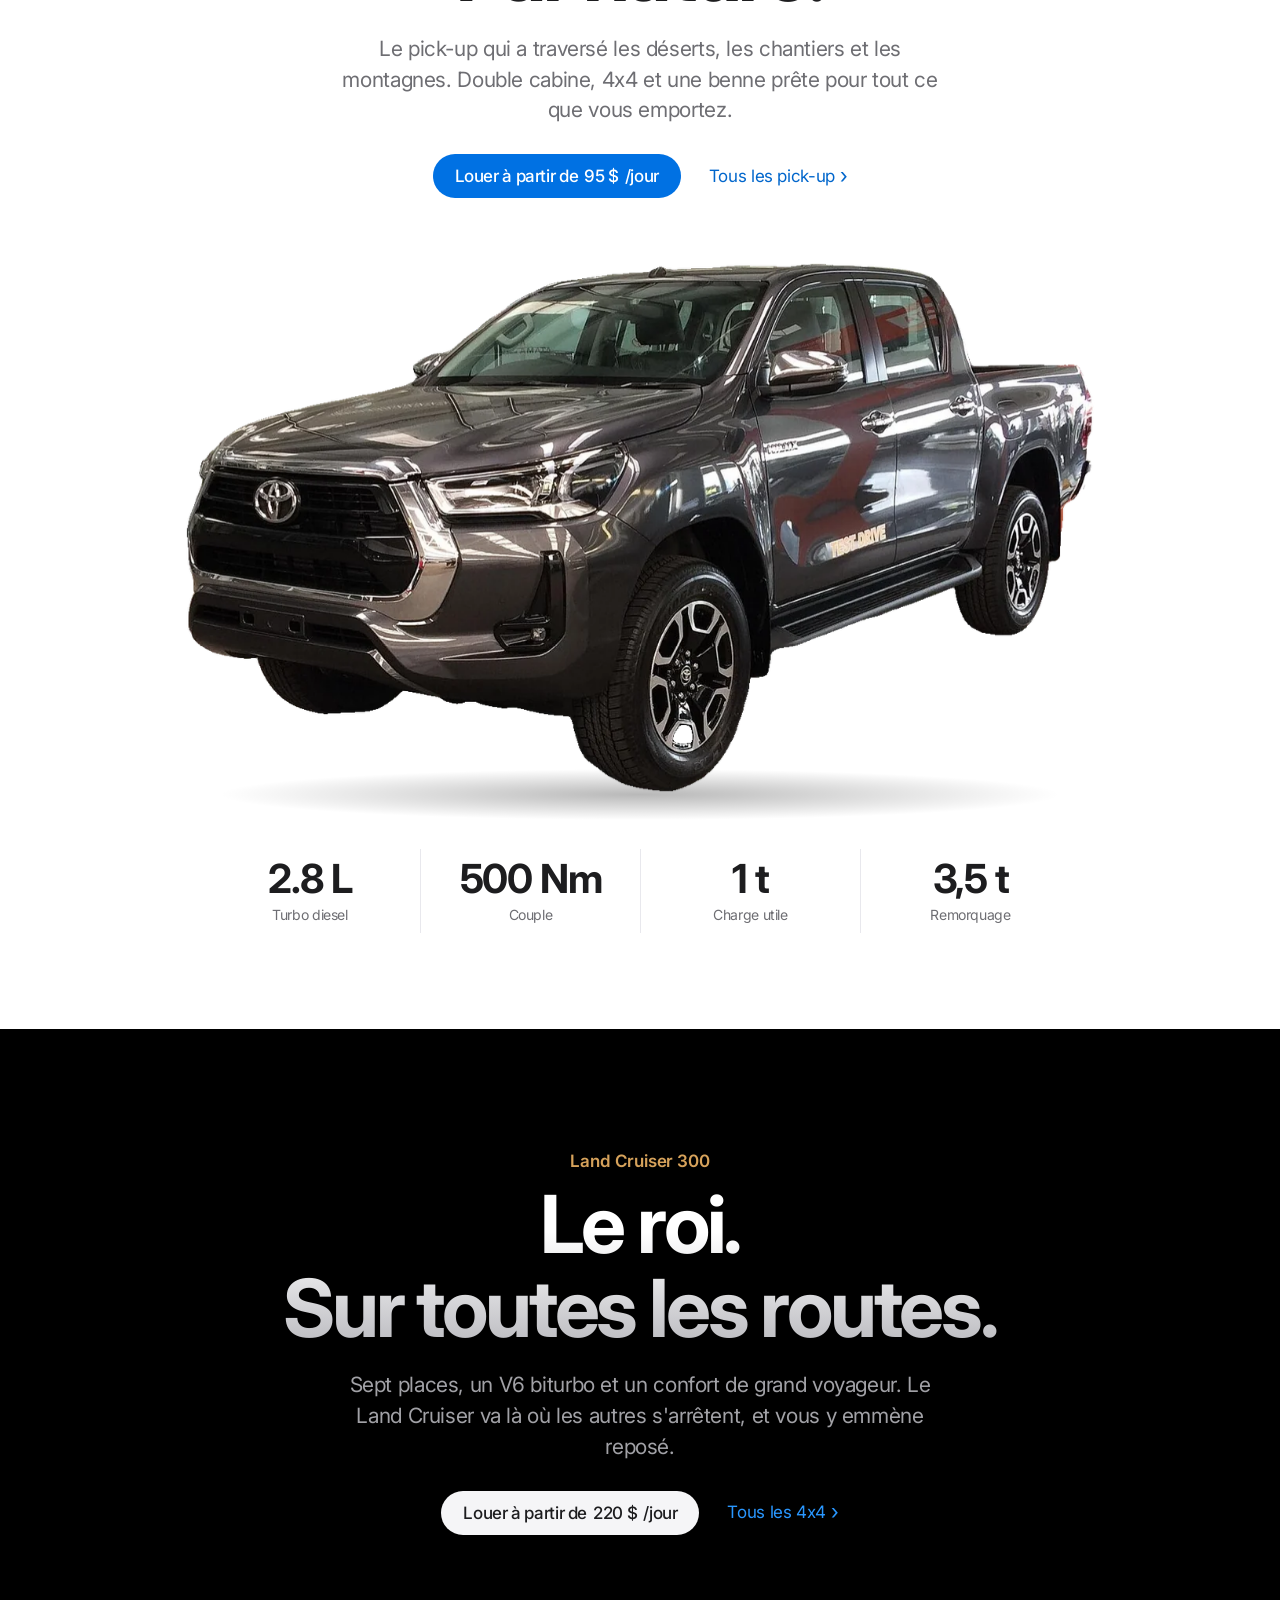
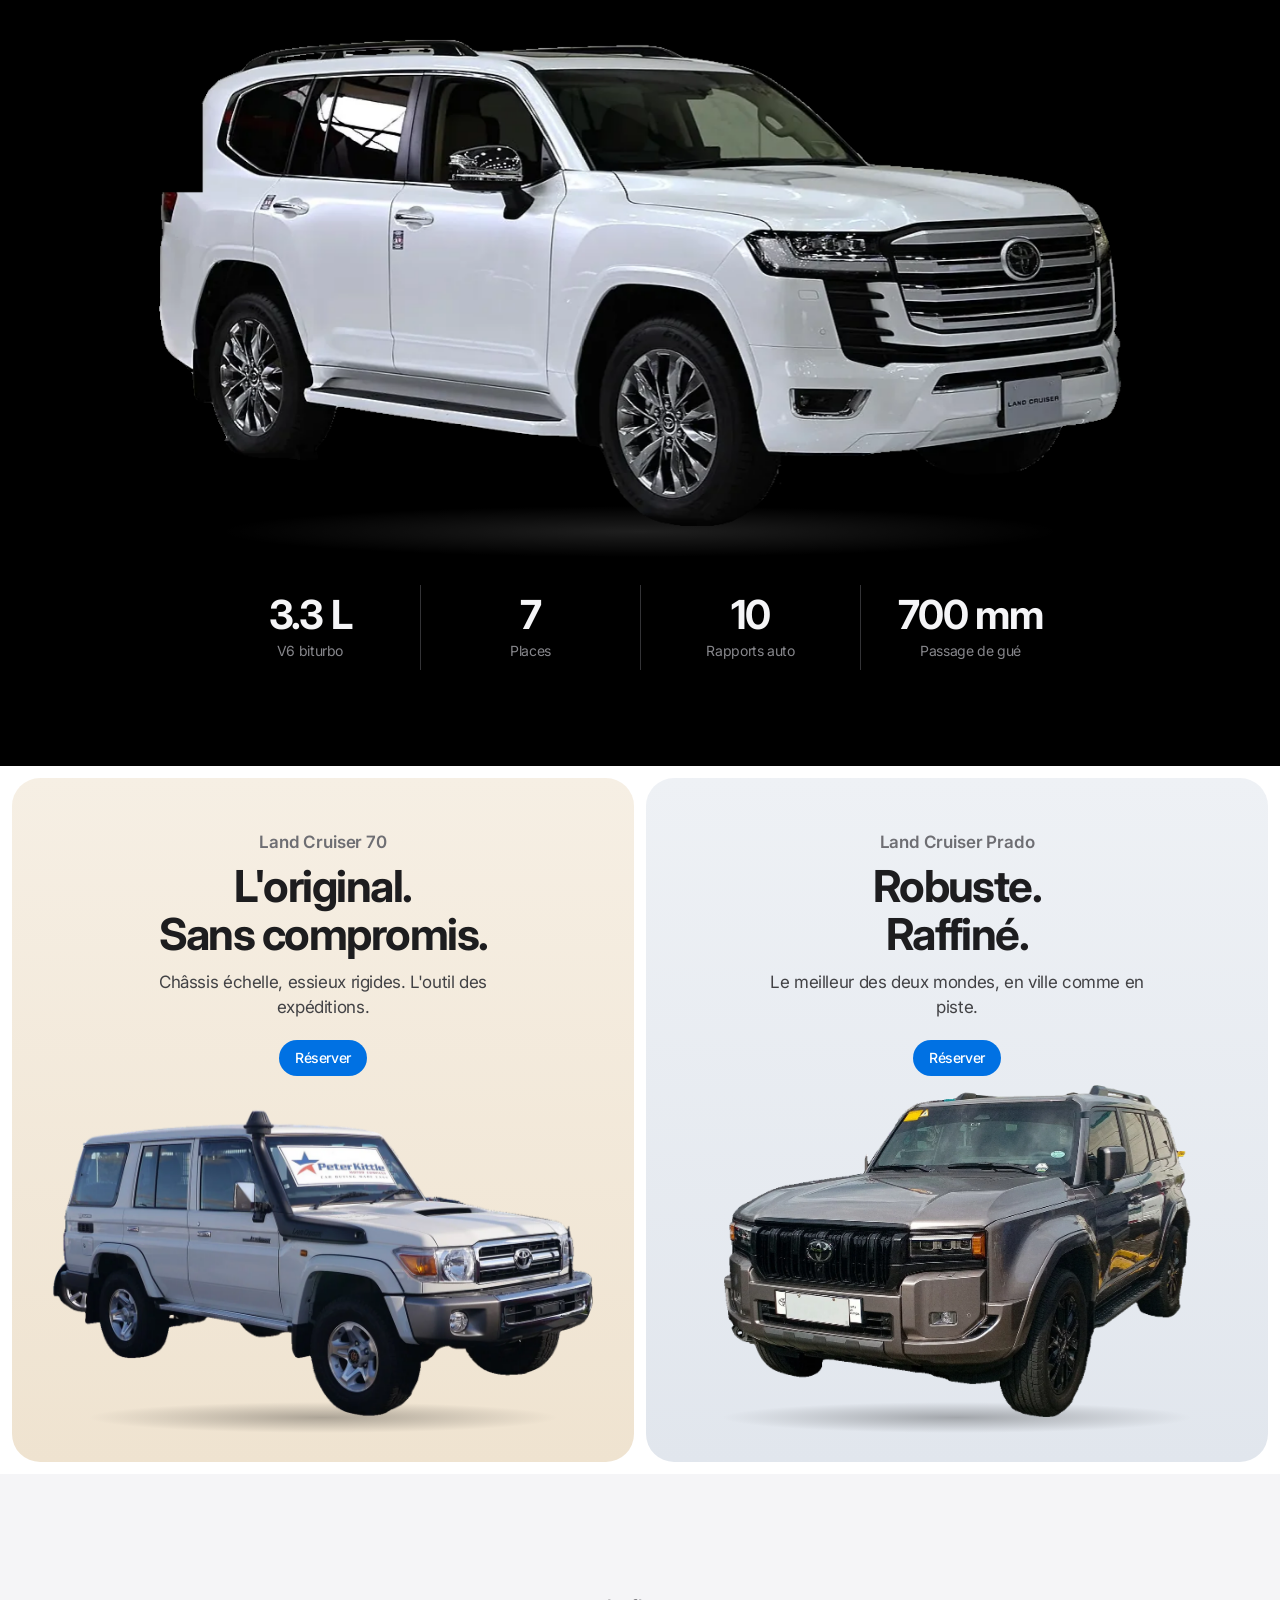
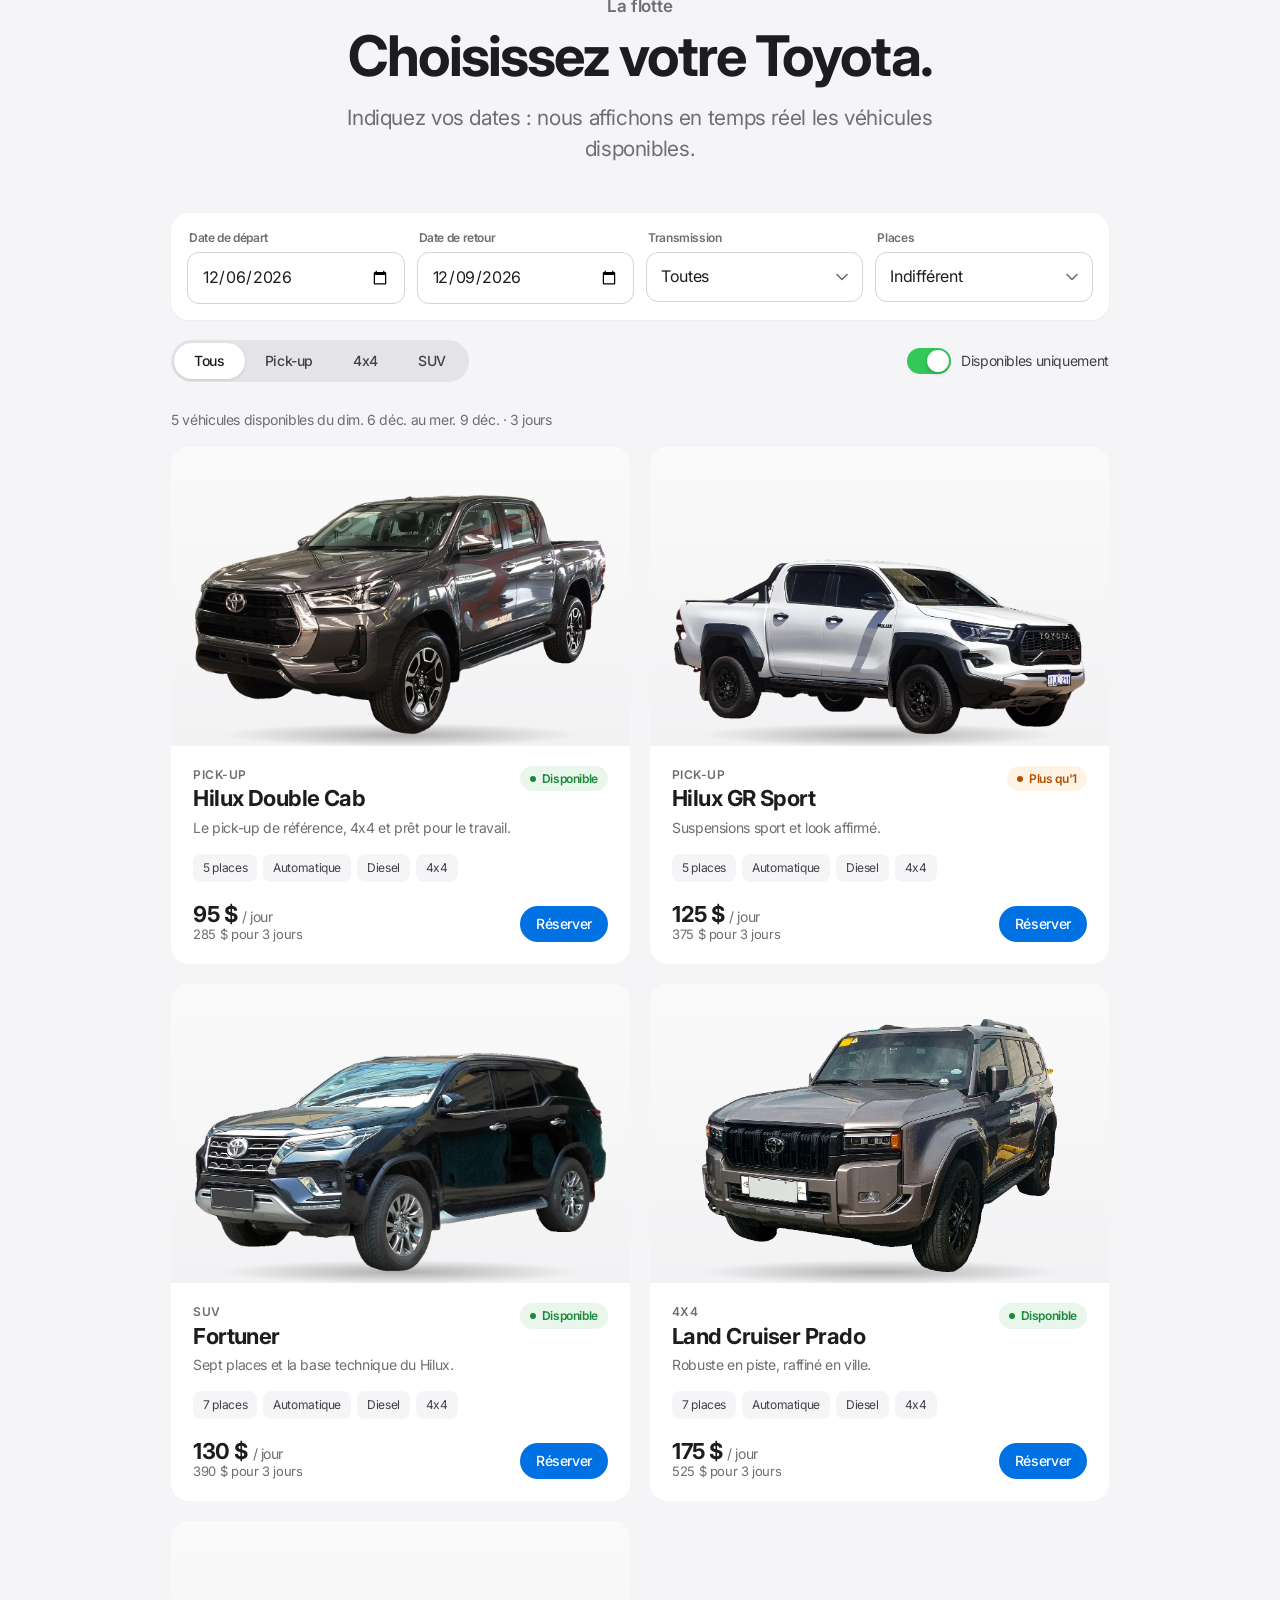
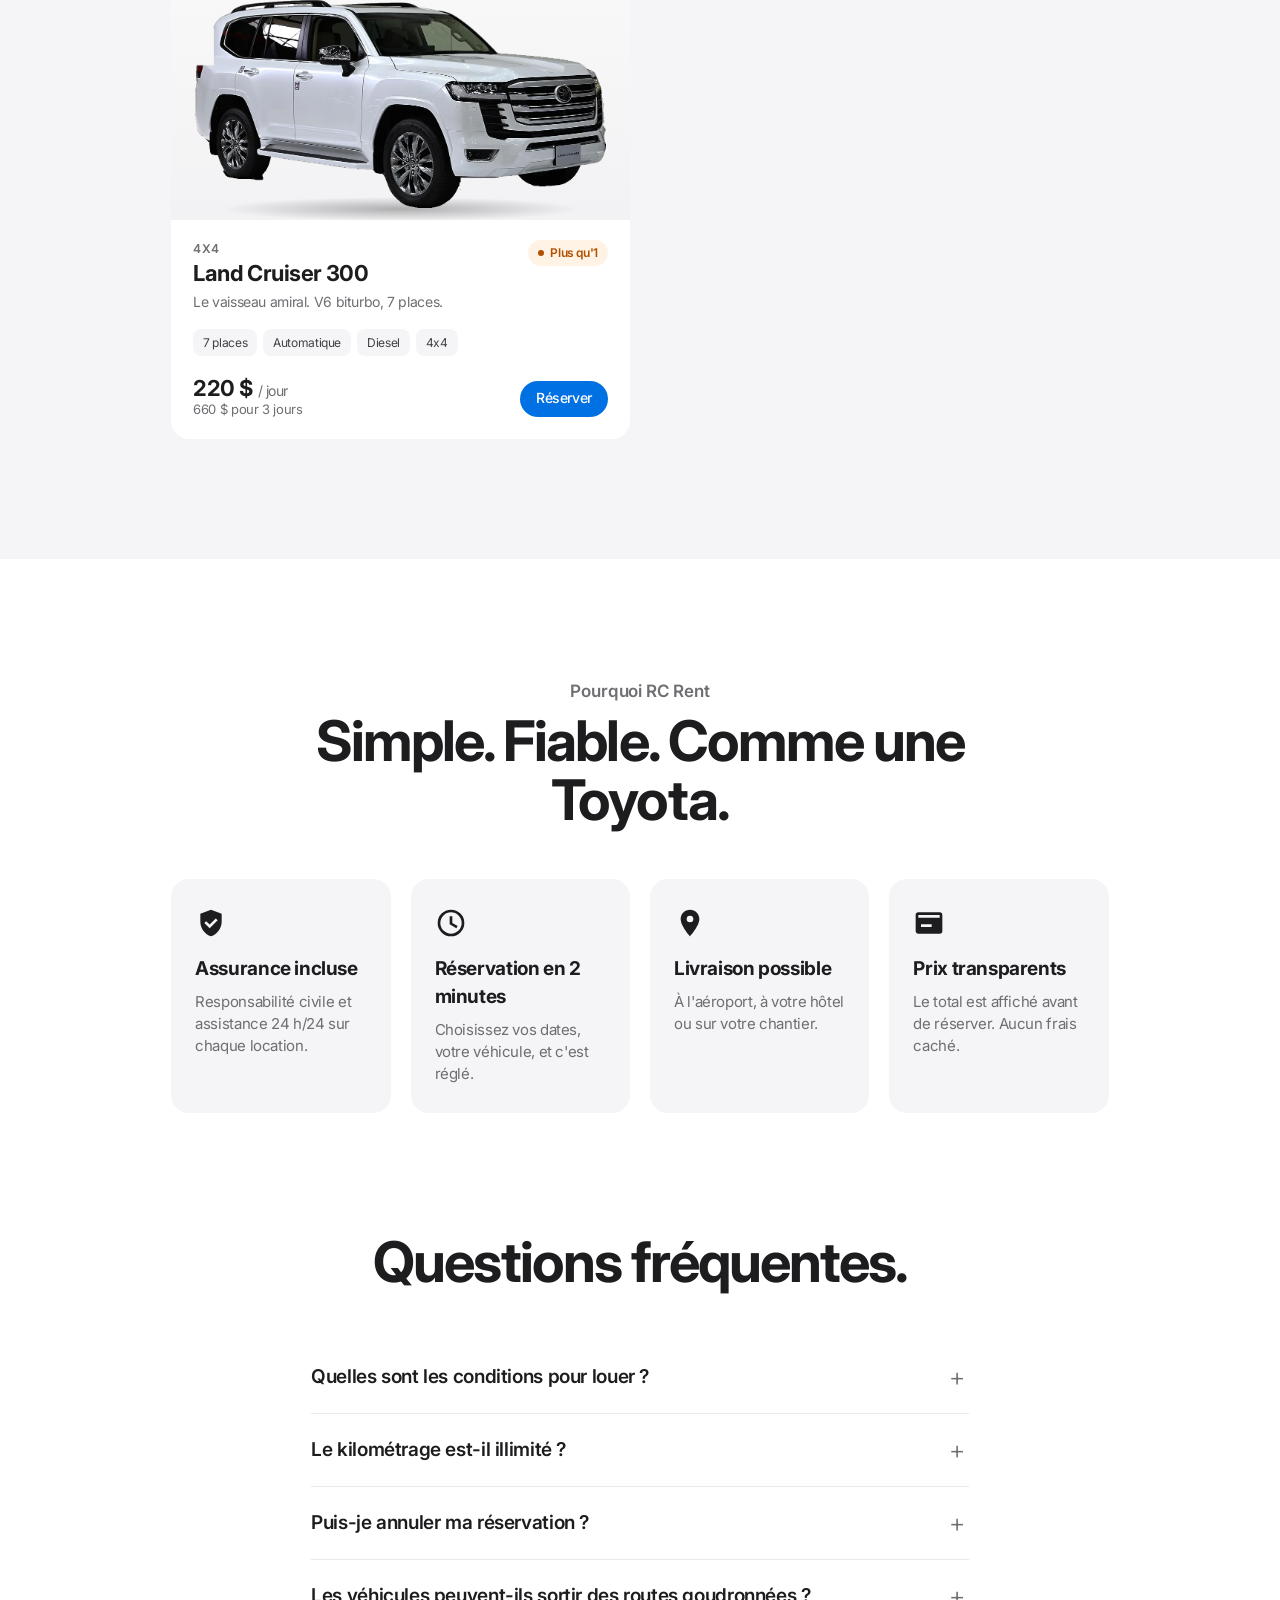
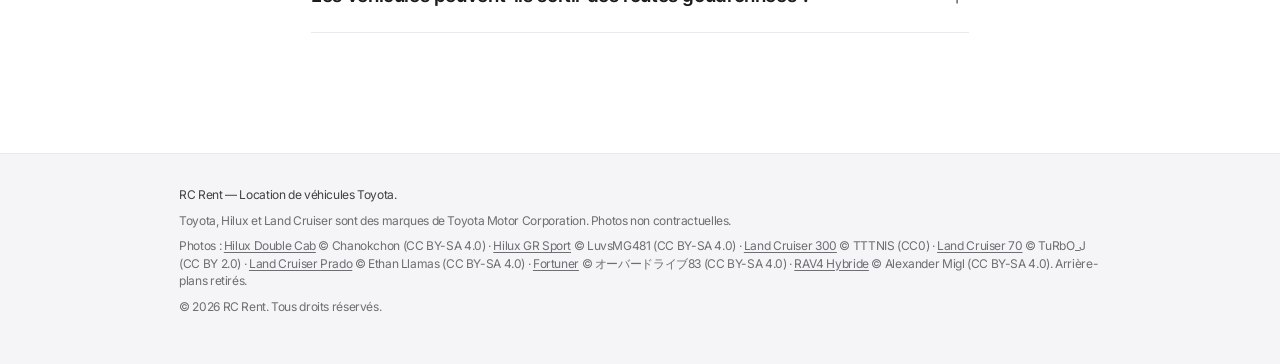
==== commit 94ff8b7b: "Remplace les illustrations par des photos détourées des véhicules Photos Wikimedia Commons (licences" ====
--- a/index.html
+++ b/index.html
@@ -192,7 +192,7 @@
           <p>Responsabilité civile et assistance 24 h/24 sur chaque location.</p>
         </article>
         <article class="benefit reveal">
-          <svg viewBox="0 0 24 24" aria-hidden="true"><path d="M12 2a10 10 0 1 0 0 20 10 10 0 0 0 0-20Zm1 10.4V6h-2v7.4l5 3 1-1.7-4-2.3Z"/></svg>
+          <svg viewBox="0 0 24 24" aria-hidden="true"><path fill-rule="evenodd" d="M12 2a10 10 0 1 0 0 20 10 10 0 0 0 0-20Zm0 2a8 8 0 1 1 0 16 8 8 0 0 1 0-16Zm1 3h-2v6l5 3 1-1.7-4-2.3V7Z"/></svg>
           <h3>Réservation en 2 minutes</h3>
           <p>Choisissez vos dates, votre véhicule, et c'est réglé.</p>
         </article>
@@ -238,7 +238,8 @@
   <footer class="footer">
     <div class="footer__inner">
       <p>RC Rent — Location de véhicules Toyota.</p>
-      <p class="footer__muted">Toyota, Hilux et Land Cruiser sont des marques de Toyota Motor Corporation. Illustrations non contractuelles.</p>
+      <p class="footer__muted">Toyota, Hilux et Land Cruiser sont des marques de Toyota Motor Corporation. Photos non contractuelles.</p>
+      <p class="footer__muted" id="photoCredits"></p>
       <p class="footer__muted">© <span id="year"></span> RC Rent. Tous droits réservés.</p>
     </div>
   </footer>
--- a/css/styles.css
+++ b/css/styles.css
@@ -273,7 +273,7 @@
 .tile__title { margin: 0; font-size: clamp(32px, 4vw, 44px); line-height: 1.08; font-weight: 700; letter-spacing: -0.035em; }
 .tile__lead { margin: 12px 0 0; color: var(--ink-2); max-width: 380px; }
 .tile__actions { margin-top: 20px; }
-.tile__art { margin-top: auto; width: 115%; max-width: 640px; transform: translateY(6%); }
+.tile__art { margin-top: auto; width: 100%; max-width: 560px; padding-bottom: 36px; }
 
 @media (max-width: 820px) {
   .tiles { grid-template-columns: 1fr; }
@@ -460,6 +460,7 @@
 .footer__inner { max-width: 1024px; margin: 0 auto; padding: 32px var(--gutter) 40px; font-size: 12px; color: var(--ink-2); }
 .footer__inner p { margin: 0 0 8px; }
 .footer__muted { color: var(--muted); }
+.footer__muted a { color: inherit; text-decoration: underline; text-underline-offset: 2px; }
 
 /* ---------- Booking sheet ---------- */
 .sheet {
@@ -536,8 +537,17 @@
 .done__ref { display: table; margin-left: auto; margin-right: auto; margin-bottom: 32px; padding: 10px 18px; border-radius: 980px; background: var(--bg-alt); font-size: 14px; color: var(--muted); }
 .done__ref strong { color: var(--ink); letter-spacing: .04em; margin-left: 6px; }
 
-/* ---------- Car illustration ---------- */
+/* ---------- Car art ---------- */
 .car { width: 100%; height: auto; overflow: visible; }
+.photo { position: relative; margin: 0; aspect-ratio: 16 / 9; display: flex; align-items: flex-end; justify-content: center; }
+.photo img { position: relative; z-index: 1; width: 100%; height: 100%; object-fit: contain; object-position: center bottom; }
+.photo::after {
+  content: ""; position: absolute; left: 8%; right: 8%; bottom: -2%; height: 9%;
+  background: radial-gradient(closest-side, rgba(0,0,0,.28), rgba(0,0,0,0));
+}
+.feature--dark .photo::after { background: radial-gradient(closest-side, rgba(255,255,255,.12), rgba(255,255,255,0)); }
+.card__art .photo { aspect-ratio: 16 / 10; }
+.tile__art .photo { aspect-ratio: 16 / 10; }
 
 /* ---------- Reveal on scroll ---------- */
 .reveal { opacity: 0; transform: translateY(24px); transition: opacity .9s var(--ease), transform .9s var(--ease); }
